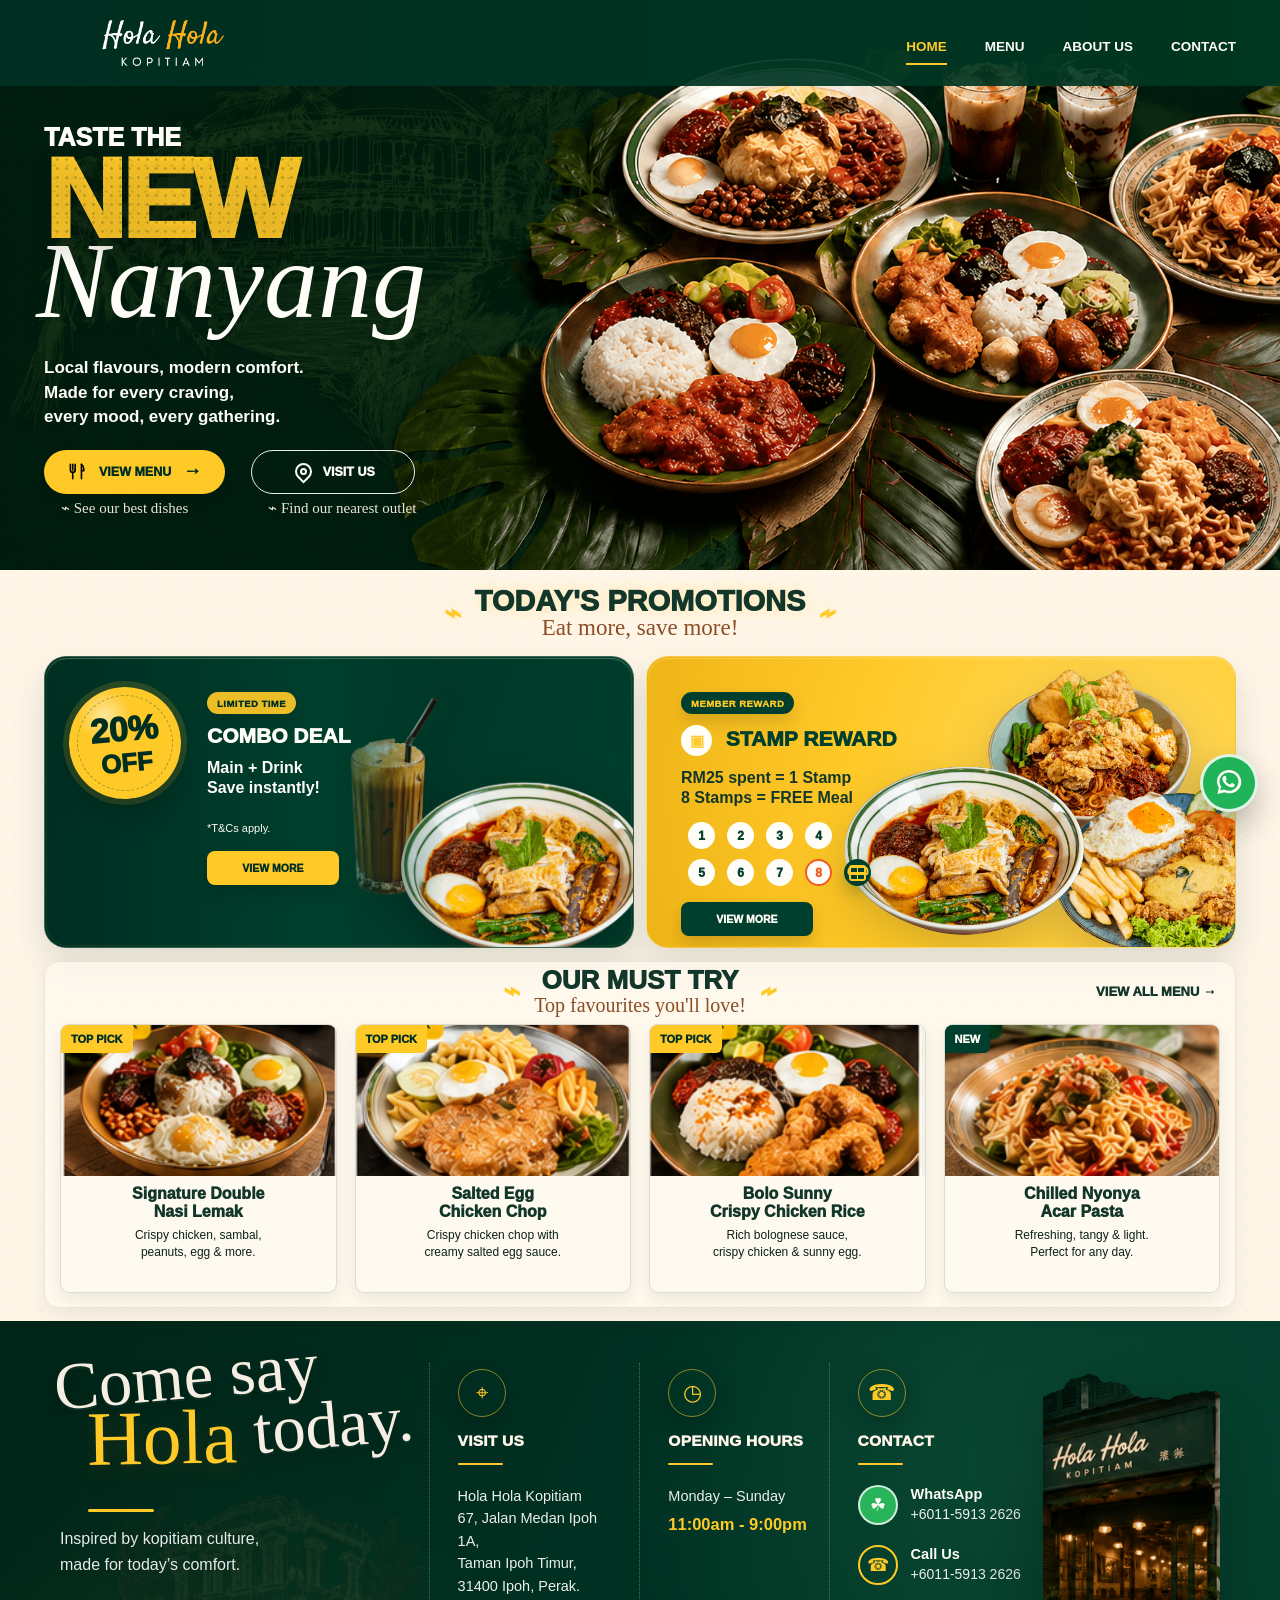
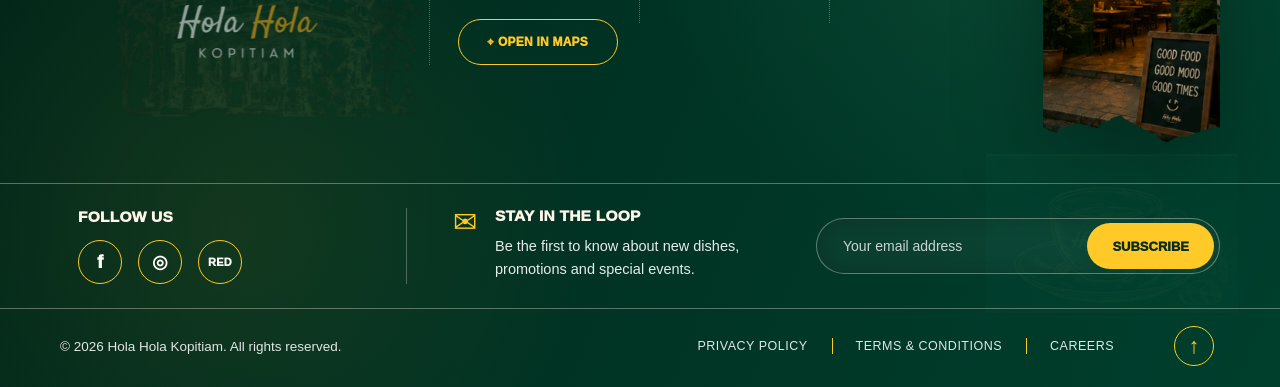
==== index.html @ cbbbcd4a "first deploy" ====
<!DOCTYPE html>
<html lang="en">
  <head>
    <meta charset="UTF-8" />
    <meta name="viewport" content="width=device-width, initial-scale=1.0" />
    <title>Hola Hola Kopitiam</title>
    <meta name="description" content="Hola Hola Kopitiam Nanyang food, daily promotions, must try menu and gallery." />
    <link rel="stylesheet" href="style.css" />
  </head>
  <body>
    <header class="site-header" id="siteHeader">
      <div class="nav-wrap">
        <a class="logo" href="index.html" aria-label="Hola Hola Kopitiam home">
          <img src="images/logo/logo.png" alt="Hola Hola Kopitiam" />
        </a>

        <button class="menu-toggle" id="menuToggle" aria-label="Open menu" aria-expanded="false">
          <span></span>
          <span></span>
          <span></span>
        </button>

        <nav class="nav-menu" id="navMenu" aria-label="Main navigation">
          <a class="active" href="index.html">HOME</a>
          <a href="menu.html">MENU</a>
          <a href="about.html">ABOUT US</a>
          <a href="index.html#contact">CONTACT</a>
        </nav>
      </div>
    </header>

    <main>
      <section class="hero" id="home">
        <div class="hero-wrap">
          <div class="hero-copy">
            <p class="hero-kicker">TASTE THE</p>
            <h1><span>NEW</span><em>Nanyang</em></h1>
            <p class="hero-sub">
              Local flavours, modern comfort.<br />
              Made for every craving,<br />
              every mood, every gathering.
            </p>
            <div class="hero-actions">
              <a class="hero-cta hero-cta-primary" href="menu.html">
                <span class="hero-cta-main">
                  <img class="hero-cta-icon fork" src="icons/fork.svg" alt="" aria-hidden="true" />
                  <span>VIEW MENU</span>
                  <span class="hero-cta-arrow" aria-hidden="true">→</span>
                </span>
                <small>⌁ See our best dishes</small>
              </a>
              <a class="hero-cta hero-cta-secondary" href="#contact">
                <span class="hero-cta-main">
                  <span class="hero-cta-icon location" aria-hidden="true"></span>
                  <span>VISIT US</span>
                </span>
                <small>⌁ Find our nearest outlet</small>
              </a>
            </div>
          </div>
        </div>
      </section>

      <section class="promotions" id="promotions">
        <div class="container">
          <div class="section-title">
            <span class="ornament">⌁</span>
            <div>
              <h2>TODAY'S PROMOTIONS</h2>
              <p>Eat more, save more!</p>
            </div>
            <span class="ornament flip">⌁</span>
          </div>

          <div class="promo-grid">
            <article class="promo-card promo-combo">
              <div class="discount-badge">20%<br /><span>OFF</span></div>
              <div class="promo-text">
                <span class="promo-tag">LIMITED TIME</span>
                <h3>COMBO DEAL</h3>
                <p>Main + Drink<br />Save instantly!</p>
                <small>*T&amp;Cs apply.</small>
                <button class="mini-btn yellow promo-modal-trigger" type="button" data-promo-poster="images/promotions/combo-deal-poster.png" data-promo-fallback="images/food/promo-combo.png" data-promo-alt="Combo Deal promotion poster">VIEW MORE</button>
              </div>
              <!-- Replace with real food image -->
              <img src="images/food/promo-combo.png" alt="Combo deal food" />
            </article>

            <article class="promo-card promo-stamp">
              <div class="promo-text">
                <span class="promo-tag">MEMBER REWARD</span>
                <h3><span class="reward-icon">▣</span> STAMP REWARD</h3>
                <p>RM25 spent = 1 Stamp<br />8 Stamps = FREE Meal</p>
                <div class="stamp-row" aria-label="8 stamp circles">
                  <span>1</span><span>2</span><span>3</span><span>4</span>
                  <span>5</span><span>6</span><span>7</span><span>8</span><span class="stamp-gift" aria-label="Free meal reward"></span>
                </div>
                <button class="mini-btn green promo-modal-trigger" type="button" data-promo-poster="images/promotions/stamp-reward-poster.png" data-promo-fallback="images/food/promo-reward.png" data-promo-alt="Stamp Reward promotion poster">VIEW MORE</button>
              </div>
              <!-- Replace with real food image -->
              <img src="images/food/promo-reward.png" alt="Stamp reward meal" />
            </article>
          </div>
        </div>
      </section>

      <section class="must-try" id="menu">
        <div class="container menu-box">
          <div class="menu-head">
            <div class="section-title small">
              <span class="ornament">⌁</span>
              <div>
                <h2>OUR MUST TRY</h2>
                <p>Top favourites you'll love!</p>
              </div>
              <span class="ornament flip">⌁</span>
            </div>
            <a class="view-all" href="menu.html">VIEW ALL MENU →</a>
          </div>

          <div class="product-grid">
            <article class="product-card">
              <div class="product-image">
                <!-- Replace with real food image -->
                <img src="images/food/signature-nasi-lemak.png" alt="Signature Double Nasi Lemak" />
                <span>TOP PICK</span>
              </div>
              <div class="product-body">
                <h3>Signature Double<br />Nasi Lemak</h3>
                <p>Crispy chicken, sambal,<br />peanuts, egg &amp; more.</p>
              </div>
            </article>

            <article class="product-card">
              <div class="product-image">
                <!-- Replace with real food image -->
                <img src="images/food/salted-egg-chicken.png" alt="Salted Egg Chicken Chop" />
                <span>TOP PICK</span>
              </div>
              <div class="product-body">
                <h3>Salted Egg<br />Chicken Chop</h3>
                <p>Crispy chicken chop with<br />creamy salted egg sauce.</p>
              </div>
            </article>

            <article class="product-card">
              <div class="product-image">
                <!-- Replace with real food image -->
                <img src="images/food/bolo-chicken-rice.png" alt="Bolo Sunny Crispy Chicken Rice" />
                <span>TOP PICK</span>
              </div>
              <div class="product-body">
                <h3>Bolo Sunny<br />Crispy Chicken Rice</h3>
                <p>Rich bolognese sauce,<br />crispy chicken &amp; sunny egg.</p>
              </div>
            </article>

            <article class="product-card">
              <div class="product-image">
                <!-- Replace with real food image -->
                <img src="images/food/nyonya-acar-pasta.png" alt="Chilled Nyonya Acar Pasta" />
                <span class="new">NEW</span>
              </div>
              <div class="product-body">
                <h3>Chilled Nyonya<br />Acar Pasta</h3>
                <p>Refreshing, tangy &amp; light.<br />Perfect for any day.</p>
              </div>
            </article>
          </div>
        </div>
      </section>
    </main>

    <div class="promo-modal" id="promoModal" aria-hidden="true">
      <div class="promo-modal-backdrop" data-modal-close></div>
      <div class="promo-modal-dialog" role="dialog" aria-modal="true" aria-label="Promotion poster">
        <button class="promo-modal-close" type="button" aria-label="Close promotion poster" data-modal-close>×</button>
        <img id="promoModalImage" src="images/food/promo-combo.png" alt="Promotion poster" />
      </div>
    </div>

    <footer class="site-footer" id="contact">
      <div class="footer-shell">
        <div class="footer-top">
          <div class="footer-invite">
            <h2>Come say<br /><span class="footer-hola-line"><span>Hola</span> today.</span></h2>
            <i aria-hidden="true"></i>
            <p>Inspired by kopitiam culture,<br />made for today’s comfort.</p>
            <div class="footer-logo-mark">
              <img src="images/logo/logo.png" alt="Hola Hola Kopitiam" />
            </div>
          </div>

          <div class="footer-panel footer-visit">
            <div class="footer-icon" aria-hidden="true">⌖</div>
            <h3>VISIT US</h3>
            <p>
              Hola Hola Kopitiam<br />
              67, Jalan Medan Ipoh 1A,<br />
              Taman Ipoh Timur,<br />
              31400 Ipoh, Perak.
            </p>
            <a class="footer-pill" href="https://share.google/XCFySOkUaAAFdQD67" target="_blank" rel="noreferrer">⌖ OPEN IN MAPS</a>
          </div>

          <div class="footer-panel footer-hours">
            <div class="footer-icon" aria-hidden="true">◷</div>
            <h3>OPENING HOURS</h3>
            <p>Monday – Sunday</p>
            <strong>11:00am - 9:00pm</strong>
          </div>

          <div class="footer-panel footer-contact">
            <div class="footer-icon" aria-hidden="true">☎</div>
            <h3>CONTACT</h3>
            <a class="contact-row" href="https://wa.me/601159132626" target="_blank" rel="noreferrer">
              <span>☘</span>
              <b>WhatsApp<small>+6011-5913 2626</small></b>
            </a>
            <a class="contact-row" href="tel:+601159132626">
              <span>☎</span>
              <b>Call Us<small>+6011-5913 2626</small></b>
            </a>
          </div>

          <figure class="footer-shop">
            <img src="images/footer/shop-front.png" alt="Hola Hola Kopitiam shop front" />
          </figure>
        </div>

        <div class="footer-middle">
          <div class="footer-follow">
            <h3>FOLLOW US</h3>
            <div class="footer-socials">
              <a href="#" aria-label="Facebook">f</a>
              <a href="#" aria-label="Instagram">◎</a>
              <a href="#" aria-label="Xiaohongshu">RED</a>
            </div>
          </div>

          <div class="footer-loop">
            <span aria-hidden="true">✉</span>
            <div>
              <h3>STAY IN THE LOOP</h3>
              <p>Be the first to know about new dishes,<br />promotions and special events.</p>
            </div>
          </div>

          <form class="footer-subscribe" action="#" method="post">
            <label class="sr-only" for="footer-email-home">Your email address</label>
            <input id="footer-email-home" type="email" placeholder="Your email address" />
            <button type="submit">SUBSCRIBE</button>
          </form>
        </div>

        <div class="footer-bottom">
          <p>© 2026 Hola Hola Kopitiam. All rights reserved.</p>
          <nav aria-label="Footer links">
            <a href="#">PRIVACY POLICY</a>
            <a href="#">TERMS &amp; CONDITIONS</a>
            <a href="#">CAREERS</a>
          </nav>
          <a class="back-to-top" href="#" aria-label="Back to top">↑</a>
        </div>
      </div>
    </footer>

    <a class="whatsapp-float" href="https://wa.me/601159132626" target="_blank" rel="noreferrer" aria-label="WhatsApp Hola Hola Kopitiam"></a>

    <script src="script.js"></script>
  </body>
</html>
---- style.css ----
:root {
  --green: #003f2d;
  --dark-green: #002f22;
  --yellow: #ffc928;
  --cream: #fff6e8;
  --text-dark: #12372a;
  --white: #fffdf7;
  --shadow: 0 10px 24px rgba(18, 55, 42, 0.14);
  --radius: 16px;
  --max: 1200px;
}

* {
  box-sizing: border-box;
}

html {
  scroll-behavior: smooth;
}

body {
  margin: 0;
  color: var(--text-dark);
  background: var(--cream);
  font-family: Arial, Helvetica, sans-serif;
}

body.modal-open {
  overflow: hidden;
}

img {
  display: block;
  width: 100%;
  height: 100%;
  object-fit: cover;
}

a {
  color: inherit;
  text-decoration: none;
}

.container {
  width: min(var(--max), calc(100% - 88px));
  margin: 0 auto;
}

.site-header {
  position: fixed;
  top: 0;
  left: 0;
  right: 0;
  z-index: 50;
  background: linear-gradient(90deg, rgba(0, 47, 34, 0.96), rgba(0, 57, 36, 0.9));
  transition: box-shadow 0.2s ease, backdrop-filter 0.2s ease;
}

.site-header.scrolled {
  background: linear-gradient(90deg, var(--dark-green), #003924);
  box-shadow: 0 8px 22px rgba(0, 0, 0, 0.28);
  backdrop-filter: blur(8px);
}

.nav-wrap {
  width: min(var(--max), calc(100% - 88px));
  height: 86px;
  margin: 0 auto;
  display: flex;
  align-items: center;
  gap: 28px;
}

.logo {
  flex: 0 0 236px;
  height: 86px;
}

.logo img {
  object-fit: contain;
}

.nav-menu {
  flex: 1;
  display: flex;
  align-items: center;
  justify-content: flex-end;
  gap: 38px;
  color: var(--white);
  font-size: 13.5px;
  font-weight: 900;
}

.nav-menu a:not(.order-btn) {
  position: relative;
  padding: 34px 0 28px;
}

.nav-menu a:not(.order-btn)::after {
  content: "";
  position: absolute;
  left: 0;
  bottom: 17px;
  width: 0;
  height: 2px;
  background: var(--yellow);
}

.nav-menu a.active {
  color: var(--yellow);
}

.nav-menu a.active::after,
.nav-menu a:hover::after {
  width: 100%;
}

.order-btn {
  flex: 0 0 auto;
  display: inline-flex;
  align-items: center;
  gap: 8px;
  height: 43px;
  padding: 0 23px;
  border-radius: 999px;
  color: var(--dark-green);
  background: var(--yellow);
  box-shadow: 0 8px 16px rgba(255, 201, 40, 0.2);
}

.menu-toggle {
  display: none;
  margin-left: auto;
  width: 42px;
  height: 42px;
  border: 0;
  border-radius: 50%;
  background: var(--yellow);
}

.menu-toggle span {
  display: block;
  width: 19px;
  height: 2px;
  margin: 5px auto;
  background: var(--dark-green);
  transition: 0.2s ease;
}

.hero {
  position: relative;
  height: 570px;
  overflow: hidden;
  padding-top: 86px;
  background-image: url("images/hero/homebanner.png");
  background-size: cover;
  background-position: center top;
  background-repeat: no-repeat;
}

.hero-wrap {
  position: relative;
  z-index: 1;
  width: min(var(--max), calc(100% - 88px));
  height: 100%;
  margin: 0 auto;
  display: block;
}

.hero-copy {
  padding-top: 39px;
  color: var(--white);
}

.hero-kicker {
  margin: 0 0 4px;
  font-size: 25px;
  line-height: 1;
  font-weight: 950;
}

.hero h1 {
  margin: 0;
  line-height: 0.82;
}

.hero h1 span {
  position: relative;
  display: block;
  color: var(--yellow);
  font-size: 112px;
  font-weight: 950;
  letter-spacing: -4px;
  text-shadow: 0 4px 0 rgba(0, 0, 0, 0.08), 0 12px 26px rgba(0, 0, 0, 0.18);
}

.hero h1 span::after {
  content: "NEW";
  position: absolute;
  inset: 0;
  color: transparent;
  pointer-events: none;
  background-image:
    radial-gradient(circle, rgba(0, 63, 45, 0.58) 1px, transparent 1.6px),
    radial-gradient(circle, rgba(0, 47, 34, 0.32) 1px, transparent 1.4px),
    linear-gradient(115deg, transparent 0 34%, rgba(0, 47, 34, 0.22) 35% 36%, transparent 37% 100%);
  background-size: 9px 9px, 13px 13px, 26px 26px;
  background-position: 0 1px, 4px 5px, 0 0;
  -webkit-background-clip: text;
  background-clip: text;
  opacity: 0.42;
  mix-blend-mode: multiply;
}

.hero h1 em {
  display: block;
  margin: -7px 0 0 -8px;
  color: var(--white);
  font-family: "Brush Script MT", "Segoe Script", cursive;
  font-size: 108px;
  font-weight: 500;
  line-height: 0.78;
}

.hero-sub {
  margin: 33px 0 20px;
  color: var(--white);
  font-size: 17px;
  font-weight: 700;
  line-height: 1.45;
}

.hero-actions {
  display: flex;
  align-items: flex-start;
  gap: 26px;
}

.hero .hero-cta {
  display: inline-flex;
  flex-direction: column;
  align-items: flex-start;
  gap: 7px;
  color: var(--white);
}

.hero .hero-cta-main {
  display: inline-flex;
  align-items: center;
  justify-content: center;
  gap: 12px;
  min-width: 164px;
  min-height: 44px;
  padding: 0 24px;
  border-radius: 999px;
  font-size: 12.5px;
  line-height: 1;
  font-weight: 950;
  cursor: pointer;
  transition: transform 0.24s ease, box-shadow 0.24s ease, background 0.24s ease, color 0.24s ease;
}

.hero .hero-cta-primary .hero-cta-main {
  color: var(--dark-green);
  background: var(--yellow);
  box-shadow: 0 6px 14px rgba(0, 0, 0, 0.15);
}

.hero .hero-cta-primary:hover .hero-cta-main {
  transform: translateY(-3px);
  box-shadow: 0 12px 24px rgba(0, 0, 0, 0.25), 0 0 18px rgba(255, 201, 40, 0.32);
}

.hero .hero-cta-primary:active .hero-cta-main {
  transform: translateY(1px);
  box-shadow: 0 4px 8px rgba(0, 0, 0, 0.2);
}

.hero .hero-cta-secondary .hero-cta-main {
  color: var(--white);
  background: transparent;
  border: 1.5px solid rgba(255, 255, 255, 0.92);
}

.hero .hero-cta-secondary:hover .hero-cta-main {
  color: var(--dark-green);
  background: var(--white);
  transform: translateY(-3px);
}

.hero .hero-cta-secondary:active .hero-cta-main {
  transform: translateY(1px);
}

.hero .hero-cta-icon {
  position: relative;
  display: inline-block;
  width: 19px;
  height: 19px;
  flex: 0 0 19px;
  object-fit: contain;
}

.hero .hero-cta-icon.location::before,
.hero .hero-cta-icon.location::after {
  content: "";
  position: absolute;
  display: block;
}

.hero .hero-cta-icon.fork {
  color: var(--dark-green);
}

.hero .hero-cta-icon.location::before {
  left: 3px;
  top: 1px;
  width: 13px;
  height: 13px;
  border: 2px solid currentColor;
  border-radius: 50% 50% 50% 0;
  transform: rotate(-45deg);
}

.hero .hero-cta-icon.location::after {
  left: 8px;
  top: 6px;
  width: 3px;
  height: 3px;
  border: 2px solid currentColor;
  border-radius: 50%;
}

.hero .hero-cta-arrow {
  font-size: 18px;
  line-height: 1;
  transform: translateY(-1px);
}

.hero .hero-cta small {
  display: block;
  padding-left: 17px;
  color: rgba(255, 246, 232, 0.92);
  font-family: "Brush Script MT", "Segoe Script", cursive;
  font-size: 15px;
  line-height: 1;
  font-weight: 500;
  letter-spacing: 0;
  text-shadow: 0 2px 8px rgba(0, 0, 0, 0.24);
}

.btn {
  display: inline-flex;
  align-items: center;
  gap: 12px;
  justify-content: center;
  min-width: 174px;
  min-height: 52px;
  padding: 16px 28px;
  border-radius: 999px;
  font-size: 13px;
  font-weight: 700;
  line-height: 1;
  cursor: pointer;
  transition: all 0.3s ease;
}

.mini-btn:hover,
.order-btn:hover,
.directions:hover {
  transform: translateY(-1px) scale(1.03);
}

.btn-primary {
  color: var(--dark-green);
  background: var(--yellow);
  box-shadow: 0 6px 14px rgba(0, 0, 0, 0.15);
}

.btn-primary:hover {
  transform: translateY(-3px);
  box-shadow: 0 12px 24px rgba(0, 0, 0, 0.25), 0 0 18px rgba(255, 201, 40, 0.22);
}

.btn-primary:active {
  transform: translateY(1px);
  box-shadow: 0 4px 8px rgba(0, 0, 0, 0.2);
}

.btn-secondary {
  color: var(--white);
  border: 1.5px solid var(--white);
  background: transparent;
}

.btn-secondary:hover {
  color: var(--dark-green);
  background: var(--white);
  transform: translateY(-3px);
}

.btn-secondary:active {
  transform: translateY(1px);
}

.icon-left {
  display: inline-block;
  width: 20px;
  height: 20px;
  flex: 0 0 20px;
  background-color: currentColor;
  mask-position: center;
  mask-repeat: no-repeat;
  mask-size: contain;
  -webkit-mask-position: center;
  -webkit-mask-repeat: no-repeat;
  -webkit-mask-size: contain;
}

.icon-left.fork {
  mask-image: url("icons/fork.svg");
  -webkit-mask-image: url("icons/fork.svg");
}

.icon-left.location {
  mask-image: url("icons/location.svg");
  -webkit-mask-image: url("icons/location.svg");
}

.icon-right {
  font-size: 18px;
  line-height: 1;
  transform: translateY(-1px);
}

.promotions,
.must-try {
  position: relative;
  background: var(--cream);
}

.promotions {
  padding: 18px 0 13px;
}

.promotions::before,
.must-try::before {
  content: "";
  position: absolute;
  inset: 0;
  pointer-events: none;
  opacity: 0.04;
  background-image: radial-gradient(circle, var(--text-dark) 1px, transparent 1.2px);
  background-size: 28px 28px;
}

.section-title {
  position: relative;
  z-index: 1;
  display: flex;
  justify-content: center;
  align-items: center;
  gap: 14px;
  text-align: center;
}

.section-title h2 {
  position: relative;
  margin: 0;
  color: var(--text-dark);
  font-size: 29px;
  line-height: 0.92;
  font-weight: 950;
}

.promotions .section-title h2 {
  display: inline-block;
  text-shadow: 0 0 16px rgba(255, 201, 40, 0.34), 0 2px 0 rgba(255, 255, 255, 0.42);
  transform-origin: center;
  animation: promo-title-breathe 5.6s ease-in-out infinite;
}

.section-title p {
  margin: 4px 0 0;
  color: #8b4d24;
  font-family: "Brush Script MT", "Segoe Script", cursive;
  font-size: 23px;
  line-height: 0.8;
}

.promotions .section-title p {
  animation: promo-subtitle-breathe 5.8s ease-in-out infinite;
}

.section-title.small h2 {
  font-size: 26px;
}

.section-title.small p {
  font-size: 20px;
}

.ornament {
  color: var(--yellow);
  font-size: 29px;
  font-weight: 900;
}

.promotions .ornament {
  filter: drop-shadow(0 0 8px rgba(255, 201, 40, 0.4));
  transform-origin: center;
  animation: promo-ornament-pulse 4.8s ease-in-out infinite;
}

.promotions .ornament.flip {
  animation-delay: 0.7s;
}

.flip {
  transform: scaleX(-1);
}

.promo-grid {
  position: relative;
  z-index: 1;
  display: grid;
  grid-template-columns: 1fr 1fr;
  gap: 12px;
  margin-top: 19px;
}

.promo-card {
  position: relative;
  height: 292px;
  overflow: hidden;
  border-radius: 22px;
  border: 1px solid rgba(255, 246, 232, 0.24);
  box-shadow: 0 16px 34px rgba(18, 55, 42, 0.14);
  transition: transform 0.28s ease, box-shadow 0.28s ease, border-color 0.28s ease;
}

.promo-card::before {
  content: "";
  position: absolute;
  inset: 1px;
  z-index: 3;
  border-radius: 21px;
  pointer-events: none;
  box-shadow: inset 0 1px 0 rgba(255, 255, 255, 0.2), inset 0 0 0 1px rgba(255, 201, 40, 0.08);
}

.promo-card:hover {
  transform: translateY(-7px);
  border-color: rgba(255, 201, 40, 0.38);
  box-shadow: 0 24px 48px rgba(18, 55, 42, 0.26), 0 0 26px rgba(255, 201, 40, 0.12);
}

.product-card:hover {
  transform: translateY(-4px);
  box-shadow: 0 14px 30px rgba(18, 55, 42, 0.22);
}

.promo-combo {
  display: grid;
  grid-template-columns: 154px minmax(220px, 1fr);
  color: var(--white);
  background: linear-gradient(110deg, var(--dark-green), var(--green));
}

.promo-combo::after {
  content: "";
  position: absolute;
  inset: 0 auto 0 0;
  z-index: 1;
  width: 68%;
  background: linear-gradient(90deg, rgba(0, 47, 34, 0.98) 0%, rgba(0, 63, 45, 0.96) 68%, rgba(0, 63, 45, 0) 100%);
  pointer-events: none;
}

.discount-badge {
  position: relative;
  z-index: 2;
  overflow: hidden;
  width: 112px;
  height: 112px;
  margin: 30px 0 0 24px;
  padding-top: 27px;
  border-radius: 50%;
  color: var(--dark-green);
  background:
    radial-gradient(circle at 34% 24%, rgba(255, 255, 255, 0.54), transparent 24%),
    var(--yellow);
  transform: rotate(-5deg);
  text-align: center;
  font-size: 34px;
  line-height: 0.9;
  font-weight: 950;
  box-shadow: 0 16px 30px rgba(0, 0, 0, 0.24), 0 0 0 6px rgba(255, 201, 40, 0.16);
}

.discount-badge::before {
  content: "";
  position: absolute;
  inset: 8px;
  border: 1px dashed rgba(0, 63, 45, 0.38);
  border-radius: inherit;
  pointer-events: none;
}

.discount-badge::after,
.promo-stamp::after,
.mini-btn::after {
  content: "";
  position: absolute;
  top: -42%;
  bottom: -42%;
  width: 46%;
  transform: translateX(-190%) rotate(18deg);
  background: linear-gradient(90deg, transparent, rgba(255, 255, 255, 0.44), transparent);
  pointer-events: none;
  animation: promo-shine 6.5s ease-in-out infinite;
}

.discount-badge::after {
  left: 0;
  z-index: 1;
}

.discount-badge span {
  font-size: 26px;
}

.promo-text {
  position: relative;
  z-index: 2;
  padding: 35px 28px 0 0;
}

.promo-combo .promo-text {
  padding-left: 8px;
}

.promo-tag {
  display: inline-flex;
  align-items: center;
  height: 22px;
  margin: 0 0 11px;
  padding: 0 10px;
  border-radius: 999px;
  color: var(--dark-green);
  background: rgba(255, 201, 40, 0.92);
  box-shadow: 0 8px 16px rgba(0, 0, 0, 0.12);
  font-size: 9.5px;
  line-height: 1;
  font-weight: 950;
  letter-spacing: 0.05em;
}

.promo-stamp .promo-tag {
  color: var(--yellow);
  background: var(--green);
}

.promo-combo h3,
.promo-stamp h3 {
  margin: 0 0 12px;
  font-size: 21px;
  line-height: 1;
  font-weight: 950;
}

.promo-combo p,
.promo-stamp p {
  margin: 0;
  font-size: 16px;
  font-weight: 800;
  line-height: 1.25;
}

.promo-combo small {
  display: block;
  margin: 24px 0 17px;
  font-size: 11px;
}

.mini-btn {
  position: relative;
  overflow: hidden;
  border: 0;
  font-family: inherit;
  cursor: pointer;
  display: inline-flex;
  align-items: center;
  justify-content: center;
  min-width: 132px;
  height: 34px;
  border-radius: 8px;
  font-size: 10.5px;
  font-weight: 950;
  box-shadow: 0 8px 16px rgba(0, 0, 0, 0.14);
  transition: transform 0.22s ease, background 0.22s ease, filter 0.22s ease, box-shadow 0.22s ease;
  animation: promo-button-pulse 3.9s ease-in-out infinite;
}

.mini-btn:hover {
  transform: translateY(-3px) scale(1.03);
  filter: brightness(1.06);
  box-shadow: 0 14px 24px rgba(0, 0, 0, 0.22), 0 0 18px rgba(255, 201, 40, 0.28);
}

.mini-btn:active {
  transform: translateY(1px) scale(0.99);
  box-shadow: 0 5px 9px rgba(0, 0, 0, 0.18);
}

.mini-btn::after {
  left: 0;
  animation-duration: 5.6s;
}

.mini-btn.yellow {
  color: var(--dark-green);
  background: var(--yellow);
}

.mini-btn.green {
  color: var(--white);
  background: var(--green);
}

.promo-combo img {
  position: absolute;
  right: -60px;
  bottom: -24px;
  z-index: 0;
  width: 420px;
  height: 310px;
  object-fit: contain;
  object-position: right bottom;
  filter: drop-shadow(0 16px 22px rgba(0, 0, 0, 0.28));
  transition: transform 0.32s ease, opacity 0.18s ease;
}

.promo-card:hover img {
  transform: scale(1.045) translateY(-2px);
}

.promo-stamp {
  overflow: hidden;
  color: var(--text-dark);
  background: radial-gradient(circle at 82% 42%, #ffd95d, var(--yellow) 54%, #eeb417);
}

.promo-stamp::after {
  left: 0;
  z-index: 1;
  opacity: 0.5;
  animation-delay: 1.2s;
}

.promo-stamp .promo-text {
  padding-top: 35px;
  padding-left: 34px;
  padding-right: 262px;
  max-width: 100%;
}

.promo-stamp h3 {
  color: var(--green);
}

.reward-icon {
  display: inline-grid;
  place-items: center;
  width: 31px;
  height: 31px;
  margin-right: 8px;
  border: 2px solid var(--white);
  border-radius: 50%;
  color: var(--yellow);
  background: var(--white);
  font-size: 15px;
  vertical-align: middle;
}

.stamp-row {
  display: grid;
  grid-template-columns: repeat(5, 27px);
  gap: 10px 12px;
  margin: 14px 0 16px 7px;
}

.stamp-row span:nth-child(5) {
  grid-column: 1;
}

.stamp-row span {
  display: grid;
  place-items: center;
  width: 27px;
  height: 27px;
  border-radius: 50%;
  color: var(--green);
  background: var(--white);
  font-size: 12px;
  font-weight: 950;
}

.stamp-row span:last-child {
  color: var(--yellow);
  border: 2px solid var(--green);
  background: var(--green);
  box-shadow: 0 8px 14px rgba(0, 63, 45, 0.2);
}

.stamp-row span:nth-child(8) {
  color: #f15a24;
  border: 2px solid #f15a24;
}

.stamp-row .stamp-gift {
  position: relative;
  font-size: 0;
}

.stamp-row .stamp-gift::before {
  content: "";
  width: 13px;
  height: 12px;
  border: 2px solid var(--yellow);
  border-radius: 3px;
  background:
    linear-gradient(90deg, transparent 43%, var(--yellow) 43% 57%, transparent 57%),
    linear-gradient(180deg, transparent 43%, var(--yellow) 43% 57%, transparent 57%);
}

.stamp-row .stamp-gift::after {
  content: "";
  position: absolute;
  top: 5px;
  left: 50%;
  width: 17px;
  height: 5px;
  border: 2px solid var(--yellow);
  border-radius: 5px 5px 2px 2px;
  transform: translateX(-50%);
}

.promo-stamp img {
  position: absolute;
  right: -68px;
  bottom: -18px;
  width: 460px;
  height: 318px;
  object-fit: contain;
  object-position: right bottom;
  filter: drop-shadow(0 16px 22px rgba(0, 0, 0, 0.16));
  transition: transform 0.32s ease;
}

.must-try {
  padding: 0 0 13px;
}

.menu-box {
  position: relative;
  z-index: 1;
  padding: 8px 16px 15px;
  border-radius: 15px;
  background: rgba(255, 250, 240, 0.72);
  box-shadow: inset 0 0 0 1px rgba(18, 55, 42, 0.09), 0 8px 20px rgba(18, 55, 42, 0.08);
}

.menu-head {
  display: grid;
  grid-template-columns: 1fr auto 1fr;
  align-items: center;
  margin-bottom: 11px;
}

.menu-head .section-title {
  grid-column: 2;
}

.view-all {
  grid-column: 3;
  justify-self: end;
  margin-right: 4px;
  color: var(--text-dark);
  font-size: 13px;
  font-weight: 950;
}

.product-grid {
  display: grid;
  grid-template-columns: repeat(4, 1fr);
  gap: 18px;
}

.product-card {
  overflow: hidden;
  border-radius: 9px;
  border: 1px solid rgba(18, 55, 42, 0.15);
  background: #fffaf0;
  text-align: center;
  box-shadow: 0 6px 15px rgba(18, 55, 42, 0.08);
  transition: transform 0.18s ease, box-shadow 0.18s ease;
}

.product-image {
  position: relative;
  height: 151px;
  overflow: hidden;
}

.product-image img {
  transition: transform 0.22s ease;
}

.product-card:hover .product-image img {
  transform: scale(1.08);
}

.product-image span {
  position: absolute;
  top: 0;
  left: 0;
  padding: 8px 10px;
  border-radius: 0 0 6px 0;
  color: var(--dark-green);
  background: var(--yellow);
  font-size: 11px;
  font-weight: 950;
}

.product-image span.new {
  color: var(--white);
  background: var(--green);
}

.product-body {
  min-height: 116px;
  padding: 9px 10px 10px;
}

.product-body h3 {
  margin: 0 0 7px;
  color: var(--text-dark);
  font-size: 16px;
  line-height: 1.1;
  font-weight: 950;
}

.product-body p {
  margin: 0;
  color: #0c2219;
  font-size: 12px;
  line-height: 1.35;
}

.promo-modal {
  position: fixed;
  inset: 0;
  z-index: 120;
  display: grid;
  place-items: center;
  padding: 28px;
  opacity: 0;
  pointer-events: none;
  transition: opacity 0.2s ease;
}

.promo-modal.open {
  opacity: 1;
  pointer-events: auto;
}

.promo-modal-backdrop {
  position: absolute;
  inset: 0;
  background: rgba(0, 28, 20, 0.78);
  backdrop-filter: blur(5px);
}

.promo-modal-dialog {
  position: relative;
  z-index: 1;
  width: min(680px, 100%);
  max-height: calc(100vh - 56px);
  padding: 14px;
  border-radius: 18px;
  background: linear-gradient(135deg, rgba(255, 246, 232, 0.96), rgba(255, 255, 255, 0.98));
  box-shadow: 0 30px 80px rgba(0, 0, 0, 0.35);
  transform: translateY(10px) scale(0.98);
  transition: transform 0.2s ease;
}

.promo-modal.open .promo-modal-dialog {
  transform: translateY(0) scale(1);
}

.promo-modal-dialog img {
  display: block;
  width: 100%;
  height: auto;
  max-height: calc(100vh - 108px);
  object-fit: contain;
  border-radius: 14px;
  background: var(--cream);
}

.promo-modal-close {
  position: absolute;
  top: -15px;
  right: -15px;
  display: grid;
  place-items: center;
  width: 42px;
  height: 42px;
  border: 2px solid rgba(255, 255, 255, 0.92);
  border-radius: 50%;
  color: var(--dark-green);
  background: var(--yellow);
  font-size: 28px;
  line-height: 1;
  font-weight: 800;
  cursor: pointer;
  box-shadow: 0 12px 28px rgba(0, 0, 0, 0.28);
}

@keyframes promo-title-breathe {
  0%,
  100% {
    transform: translateY(0) scale(1);
  }
  50% {
    transform: translateY(-2px) scale(1.025);
  }
}

@keyframes promo-ornament-pulse {
  0%,
  100% {
    transform: translateY(0) rotate(0deg) scale(1);
    opacity: 0.9;
  }
  45% {
    transform: translateY(-1px) rotate(-5deg) scale(1.08);
    opacity: 1;
  }
  68% {
    transform: translateY(1px) rotate(4deg) scale(1.04);
  }
}

@keyframes promo-subtitle-breathe {
  0%,
  100% {
    opacity: 0.9;
    transform: translateY(0);
  }
  50% {
    opacity: 1;
    transform: translateY(-1px);
  }
}

@keyframes promo-shine {
  0%,
  52% {
    transform: translateX(-190%) rotate(18deg);
  }
  78%,
  100% {
    transform: translateX(280%) rotate(18deg);
  }
}

@keyframes promo-button-pulse {
  0%,
  100% {
    box-shadow: 0 8px 16px rgba(0, 0, 0, 0.14);
  }
  50% {
    box-shadow: 0 10px 22px rgba(0, 0, 0, 0.18), 0 0 18px rgba(255, 201, 40, 0.24);
  }
}

.site-footer {
  position: relative;
  overflow: hidden;
  color: var(--white);
  background:
    radial-gradient(circle at 80% 22%, rgba(20, 91, 63, 0.5), transparent 34%),
    radial-gradient(circle at 18% 76%, rgba(255, 201, 40, 0.075), transparent 31%),
    linear-gradient(112deg, #002417 0%, #003223 48%, #003f2d 100%);
}

.site-footer::before,
.site-footer::after {
  content: "";
  position: absolute;
  pointer-events: none;
  opacity: 0.16;
  mix-blend-mode: screen;
}

.site-footer::before {
  left: 50px;
  bottom: 246px;
  width: 348px;
  height: 232px;
  background: url("images/about/building-sketch.png") center / contain no-repeat;
  display: none;
}

.site-footer::after {
  right: 42px;
  bottom: 74px;
  width: 252px;
  height: 160px;
  background: url("images/footer/cup-sketch.png") center / contain no-repeat;
  opacity: 0.13;
}

.footer-shell {
  position: relative;
  z-index: 1;
  width: min(100%, 1536px);
  margin: 0 auto;
}

.footer-top {
  display: grid;
  grid-template-columns: 1.24fr 0.74fr 0.72fr 0.77fr 1.3fr;
  gap: clamp(20px, 1.7vw, 26px);
  min-height: 418px;
  padding: 42px 60px 30px;
  align-items: start;
}

.footer-invite {
  position: relative;
  min-height: 390px;
  padding-top: 0;
}

.footer-invite::after {
  content: none;
}

.footer-invite h2 {
  position: relative;
  z-index: 2;
  margin: -2px 0 0 -8px;
  color: #f7eee3;
  font-family: "Brush Script MT", "Segoe Script", cursive;
  width: max-content;
  font-size: clamp(64px, 5.2vw, 84px);
  line-height: 0.82;
  font-weight: 400;
  letter-spacing: 0;
  text-shadow:
    0 2px 0 rgba(255, 246, 232, 0.05),
    0 8px 18px rgba(0, 0, 0, 0.3);
  transform: rotate(-5deg);
  transform-origin: left top;
}

.footer-invite .footer-hola-line {
  display: inline-block;
  margin-left: 28px;
  color: #f7eee3;
  white-space: nowrap;
  transform: translateY(-2px);
}

.footer-invite .footer-hola-line span {
  display: inline-block;
  color: var(--yellow);
  font-size: 1.16em;
  font-weight: 400;
  transform: translate(0, 2px) rotate(4deg);
  text-shadow: 0 7px 16px rgba(255, 201, 40, 0.13), 0 8px 18px rgba(0, 0, 0, 0.3);
}

.footer-invite i {
  position: relative;
  z-index: 2;
  display: block;
  width: 66px;
  height: 3px;
  margin: 30px 0 14px 28px;
  border-radius: 999px;
  background: var(--yellow);
}

.footer-invite p {
  position: relative;
  z-index: 2;
  margin: 0;
  max-width: 330px;
  color: rgba(255, 255, 255, 0.9);
  font-size: 16px;
  font-weight: 500;
  line-height: 1.62;
}

.sr-only {
  position: absolute;
  width: 1px;
  height: 1px;
  padding: 0;
  margin: -1px;
  overflow: hidden;
  clip: rect(0, 0, 0, 0);
  white-space: nowrap;
  border: 0;
}

.footer-logo-mark {
  position: absolute;
  left: -24px;
  bottom: -18px;
  z-index: 1;
  width: 470px;
  height: 316px;
  display: grid;
  place-items: center;
  background: url("images/footer/logo-building.png") center / contain no-repeat;
  mix-blend-mode: screen;
  opacity: 0.56;
}

.footer-logo-mark::before {
  content: none;
}

.footer-logo-mark img {
  display: none;
}

.footer-panel {
  min-height: 260px;
  padding: 6px 0 0 28px;
  border-left: 1px dotted rgba(255, 246, 232, 0.3);
}

.footer-icon {
  display: grid;
  place-items: center;
  width: 48px;
  height: 48px;
  margin-bottom: 16px;
  border: 1px solid rgba(255, 201, 40, 0.55);
  border-radius: 50%;
  color: var(--yellow);
  font-size: 22px;
  box-shadow: 0 8px 24px rgba(0, 0, 0, 0.22);
}

.footer-panel h3,
.footer-follow h3,
.footer-loop h3 {
  margin: 0;
  color: #fff6e9;
  font-size: 15.5px;
  line-height: 1;
  font-weight: 950;
  letter-spacing: 0.015em;
  white-space: nowrap;
}

.footer-panel h3::after {
  content: "";
  display: block;
  width: 45px;
  height: 2px;
  margin: 14px 0 20px;
  background: var(--yellow);
  border-radius: 999px;
}

.footer-panel p {
  margin: 0;
  color: rgba(255, 255, 255, 0.92);
  font-size: 14.5px;
  font-weight: 500;
  line-height: 1.55;
}

.footer-pill {
  display: inline-flex;
  align-items: center;
  justify-content: center;
  min-width: 160px;
  height: 46px;
  margin-top: 22px;
  padding: 0 18px;
  border: 1px solid var(--yellow);
  border-radius: 999px;
  color: var(--yellow);
  font-size: 12px;
  font-weight: 950;
  letter-spacing: 0.02em;
  transition: transform 0.18s ease, background 0.18s ease, color 0.18s ease;
}

.footer-hours strong {
  display: block;
  margin-top: 8px;
  color: var(--yellow);
  font-size: 16.5px;
  line-height: 1.1;
  white-space: nowrap;
}

.contact-row {
  display: flex;
  align-items: center;
  gap: 13px;
  margin-top: 20px;
  color: var(--white);
  transition: transform 0.18s ease;
}

.contact-row span {
  display: grid;
  place-items: center;
  flex: 0 0 auto;
  width: 40px;
  height: 40px;
  border: 2px solid var(--yellow);
  border-radius: 50%;
  color: var(--yellow);
  font-size: 18px;
}

.contact-row:first-of-type span {
  color: var(--white);
  background: #27b45a;
  border-color: rgba(255, 255, 255, 0.78);
}

.contact-row b {
  display: grid;
  gap: 4px;
  color: var(--white);
  font-size: 14.5px;
  line-height: 1.1;
}

.contact-row small {
  color: rgba(255, 255, 255, 0.92);
  font-size: 14px;
  font-weight: 500;
  white-space: nowrap;
}

.footer-shop {
  align-self: stretch;
  min-height: 344px;
  margin: 0;
  overflow: hidden;
  border-radius: 4px;
  filter: drop-shadow(0 22px 42px rgba(0, 0, 0, 0.34));
}

.footer-shop img {
  width: 100%;
  height: 100%;
  object-fit: cover;
  object-position: center;
}

.footer-middle {
  display: grid;
  grid-template-columns: 300px minmax(330px, 1fr) minmax(348px, 404px);
  gap: 46px;
  align-items: center;
  min-height: 126px;
  padding: 24px 60px;
  border-top: 1px solid rgba(255, 246, 232, 0.34);
  border-bottom: 1px solid rgba(255, 246, 232, 0.34);
}

.footer-follow {
  padding-left: 18px;
}

.footer-socials {
  display: flex;
  gap: 16px;
  margin-top: 16px;
}

.footer-socials a {
  display: grid;
  place-items: center;
  width: 44px;
  height: 44px;
  border: 1px solid var(--yellow);
  border-radius: 50%;
  color: var(--white);
  font-size: 18px;
  font-weight: 950;
  transition: transform 0.18s ease, background 0.18s ease, color 0.18s ease;
}

.footer-socials a[aria-label="Xiaohongshu"] {
  font-size: 11px;
  letter-spacing: 0.03em;
}

.footer-loop {
  display: flex;
  gap: 18px;
  min-height: 76px;
  padding-left: 46px;
  border-left: 1px solid rgba(255, 246, 232, 0.28);
}

.footer-loop > span {
  color: var(--yellow);
  font-size: 29px;
  line-height: 1;
}

.footer-loop p {
  margin: 11px 0 0;
  color: rgba(255, 255, 255, 0.9);
  font-size: 14.5px;
  font-weight: 500;
  line-height: 1.58;
}

.footer-subscribe {
  position: relative;
  display: flex;
  align-items: center;
  height: 56px;
  padding: 0 5px 0 24px;
  border: 1px solid rgba(255, 246, 232, 0.34);
  border-radius: 999px;
  background: rgba(255, 255, 255, 0.04);
  box-shadow: inset 0 0 18px rgba(0, 0, 0, 0.18);
}

.footer-subscribe input {
  width: 100%;
  min-width: 0;
  border: 0;
  outline: 0;
  color: var(--white);
  background: transparent;
  font: inherit;
  font-size: 14px;
}

.footer-subscribe input::placeholder {
  color: rgba(255, 255, 255, 0.78);
}

.footer-subscribe button {
  flex: 0 0 auto;
  height: 46px;
  padding: 0 25px;
  border: 0;
  border-radius: 999px;
  color: #092c20;
  background: var(--yellow);
  font-size: 13px;
  font-weight: 950;
  cursor: pointer;
  transition: transform 0.18s ease, filter 0.18s ease;
}

.footer-bottom {
  display: grid;
  grid-template-columns: minmax(260px, 1fr) auto 46px;
  gap: 36px;
  align-items: center;
  min-height: 78px;
  padding: 14px 60px 18px;
}

.footer-bottom p {
  margin: 0;
  color: rgba(255, 255, 255, 0.88);
  font-size: 13.5px;
}

.footer-bottom nav {
  display: flex;
  gap: 0;
  align-items: center;
}

.footer-bottom nav a {
  position: relative;
  padding: 0 24px;
  color: rgba(255, 255, 255, 0.88);
  font-size: 12.5px;
  letter-spacing: 0.04em;
}

.footer-bottom nav a + a::before {
  content: "";
  position: absolute;
  left: 0;
  top: 50%;
  width: 1px;
  height: 16px;
  transform: translateY(-50%);
  background: var(--yellow);
}

.back-to-top {
  display: grid;
  place-items: center;
  width: 40px;
  height: 40px;
  border: 1px solid var(--yellow);
  border-radius: 50%;
  color: var(--yellow);
  font-size: 22px;
  line-height: 1;
  transition: transform 0.18s ease, background 0.18s ease, color 0.18s ease;
}

.footer-pill:hover,
.contact-row:hover,
.footer-socials a:hover,
.footer-subscribe button:hover,
.back-to-top:hover {
  transform: translateY(-2px);
}

.footer-pill:hover,
.footer-socials a:hover,
.back-to-top:hover {
  color: var(--dark-green);
  background: var(--yellow);
}

.whatsapp-float {
  position: fixed;
  z-index: 80;
  right: 22px;
  bottom: 88px;
  display: grid;
  place-items: center;
  width: 58px;
  height: 58px;
  border-radius: 50%;
  color: var(--white);
  background: #20b358;
  border: 3px solid rgba(255, 255, 255, 0.86);
  box-shadow: 0 14px 32px rgba(0, 0, 0, 0.24);
  transition: transform 0.18s ease, box-shadow 0.18s ease;
}

.whatsapp-float::before {
  content: "";
  width: 30px;
  height: 30px;
  background: currentColor;
  clip-path: path("M15 2C8.4 2 3 7.1 3 13.4c0 2.1.6 4.2 1.8 5.9L3.6 26l6.9-1.8c1.5.7 3.1 1.1 4.8 1.1 6.6 0 12-5.1 12-11.4S21.6 2 15 2Zm0 20.8c-1.5 0-2.9-.4-4.2-1.1l-.5-.3-4 1 1-3.8-.3-.5c-1-1.4-1.5-3-1.5-4.7C5.5 8.5 9.8 4.5 15 4.5s9.5 4 9.5 8.9-4.3 9.4-9.5 9.4Zm5.1-6.9c-.3-.1-1.7-.8-1.9-.9-.3-.1-.5-.1-.7.2-.2.3-.8.9-1 1.1-.2.2-.4.2-.7.1-.3-.1-1.2-.4-2.4-1.4-.9-.8-1.5-1.7-1.7-2-.2-.3 0-.5.1-.6l.5-.6c.2-.2.2-.3.3-.5.1-.2.1-.4 0-.6-.1-.1-.7-1.6-.9-2.2-.2-.6-.5-.5-.7-.5h-.6c-.2 0-.6.1-.9.4-.3.3-1.1 1-1.1 2.5s1.1 2.9 1.2 3.1c.1.2 2.1 3.4 5.2 4.6.7.3 1.3.5 1.8.6.8.2 1.5.2 2 .1.6-.1 1.7-.7 1.9-1.4.2-.7.2-1.3.2-1.4-.1-.1-.3-.2-.6-.3Z");
}

.whatsapp-float:hover {
  transform: translateY(-2px) scale(1.08);
  box-shadow: 0 18px 38px rgba(0, 0, 0, 0.3);
}

.menu-page {
  background: var(--cream);
}

.menu-hero {
  position: relative;
  height: 560px;
  padding-top: 86px;
  overflow: hidden;
  color: var(--white);
  background-image: url("images/hero/menu-hero.png");
  background-size: cover;
  background-position: 58% top;
  background-repeat: no-repeat;
}

.menu-hero::before {
  content: "";
  position: absolute;
  inset: 0;
  background: linear-gradient(90deg, rgba(0, 47, 34, 0.98) 0%, rgba(0, 47, 34, 0.86) 34%, rgba(0, 47, 34, 0.34) 58%, rgba(0, 47, 34, 0.02) 100%);
}

.menu-hero-wrap {
  position: relative;
  z-index: 1;
  width: min(var(--max), calc(100% - 88px));
  height: 100%;
  margin: 0 auto;
  display: block;
}

.menu-hero-copy {
  position: relative;
  z-index: 2;
  max-width: 520px;
  padding-left: 80px;
  padding-top: 92px;
}

.menu-hero-copy p {
  margin: 0 0 6px;
  color: var(--yellow);
  font-family: "Brush Script MT", "Segoe Script", cursive;
  font-size: 42px;
  line-height: 0.9;
}

.menu-hero-copy h1 {
  margin: 0;
  color: var(--white);
  font-size: 104px;
  line-height: 0.86;
  font-weight: 950;
  letter-spacing: -2px;
}

.menu-hero-copy > span {
  display: block;
  margin-top: 18px;
  font-size: 18px;
  font-weight: 750;
  line-height: 1.36;
}

.scroll-cue {
  display: flex;
  align-items: center;
  gap: 12px;
  margin-top: 32px;
  font-size: 12px;
  font-weight: 950;
}

.scroll-cue i {
  display: grid;
  place-items: center;
  width: 22px;
  height: 34px;
  border: 1px solid rgba(255, 255, 255, 0.9);
  border-radius: 999px;
  font-style: normal;
  color: var(--white);
}

.category-section,
.signature-section,
.menu-cta-section {
  position: relative;
  background: var(--cream);
}

.category-section {
  padding: 18px 0 8px;
}

.category-section::before,
.signature-section::before,
.menu-cta-section::before {
  content: "";
  position: absolute;
  inset: 0;
  pointer-events: none;
  opacity: 0.035;
  background-image: radial-gradient(circle, var(--text-dark) 1px, transparent 1.2px);
  background-size: 28px 28px;
}

.menu-section-title {
  position: relative;
  z-index: 1;
  text-align: center;
}

.menu-section-title p {
  margin: 0 0 4px;
  color: #8b4d24;
  font-family: "Brush Script MT", "Segoe Script", cursive;
  font-size: 25px;
  line-height: 0.9;
}

.menu-section-title h2 {
  margin: 0;
  color: var(--text-dark);
  font-size: 30px;
  line-height: 1;
  font-weight: 950;
}

.menu-section-title h2 span {
  color: var(--yellow);
  font-size: 26px;
  vertical-align: 0.08em;
}

.menu-section-title > span {
  display: block;
  margin-top: 8px;
  color: #171d18;
  font-size: 14px;
}

.category-layout {
  position: relative;
  z-index: 1;
  display: grid;
  grid-template-columns: 44px 1fr;
  gap: 16px;
  margin-top: 16px;
}

.category-numbers {
  padding-top: 24px;
  text-align: center;
  color: rgba(18, 55, 42, 0.26);
}

.category-numbers button {
  display: block;
  width: 100%;
  padding: 0;
  border: 0;
  color: rgba(18, 55, 42, 0.26);
  background: transparent;
  font-size: 18px;
  line-height: 1;
  font-weight: 950;
  cursor: pointer;
  transition: color 0.18s ease, transform 0.18s ease;
}

.category-numbers button.active,
.category-numbers button:hover,
.category-numbers button:focus-visible {
  color: var(--yellow);
  transform: translateX(2px);
  outline: 0;
}

.category-numbers span {
  display: block;
  margin: 10px 0;
  color: rgba(18, 55, 42, 0.2);
  font-size: 10px;
}

.category-stack {
  display: grid;
  gap: 2px;
}

.feature-category {
  min-height: 328px;
  display: grid;
  grid-template-columns: 54% 46%;
  overflow: hidden;
  border-radius: 13px;
  background: var(--green);
  box-shadow: var(--shadow);
  transition: opacity 0.18s ease, transform 0.18s ease, box-shadow 0.18s ease;
}

.feature-category.is-changing {
  opacity: 0.68;
  transform: translateY(3px);
}

.feature-image {
  min-height: 328px;
  overflow: hidden;
}

.feature-image img {
  transition: transform 0.28s ease, opacity 0.18s ease;
}

.feature-category:hover .feature-image img {
  transform: scale(1.035);
}

.feature-copy {
  position: relative;
  padding: 38px 34px;
  color: var(--white);
  background:
    linear-gradient(90deg, rgba(0, 63, 45, 0.82), rgba(0, 47, 34, 0.98)),
    radial-gradient(circle at 92% 65%, rgba(255, 255, 255, 0.08), transparent 30%);
}

.feature-copy::after {
  content: "☕";
  position: absolute;
  right: 30px;
  bottom: 24px;
  color: rgba(255, 255, 255, 0.2);
  font-size: 100px;
}

.feature-copy small {
  display: block;
  color: var(--yellow);
  font-size: 22px;
  font-weight: 950;
}

.feature-copy h3 {
  margin: 9px 0 0;
  font-family: "Brush Script MT", "Segoe Script", cursive;
  font-size: 61px;
  line-height: 0.88;
  font-weight: 500;
}

.feature-copy em {
  display: block;
  margin-top: 13px;
  color: var(--yellow);
  font-family: "Brush Script MT", "Segoe Script", cursive;
  font-size: 25px;
  line-height: 1;
}

.feature-copy p {
  max-width: 270px;
  margin: 14px 0 20px;
  font-size: 14px;
  line-height: 1.45;
}

.feature-action {
  position: relative;
  z-index: 1;
  display: inline-flex;
  align-items: center;
  justify-content: center;
  gap: 18px;
  min-width: 178px;
  height: 39px;
  border-radius: 999px;
  color: var(--dark-green);
  background: var(--yellow);
  font-size: 11px;
  font-weight: 950;
}

.category-row {
  position: relative;
  min-height: 82px;
  overflow: hidden;
  border-radius: 0 10px 10px 0;
  background: #fbecd7;
  box-shadow: inset 0 -1px rgba(18, 55, 42, 0.18);
  cursor: pointer;
  transition: max-height 0.24s ease, opacity 0.18s ease, transform 0.18s ease, box-shadow 0.18s ease, background 0.18s ease;
}

.category-row:hover {
  transform: scale(1.01);
  box-shadow: var(--shadow);
}

.category-row:focus-visible {
  outline: 3px solid rgba(255, 201, 40, 0.76);
  outline-offset: 2px;
}

.category-row.active {
  background: #fff4df;
  border-radius: 10px 10px 0 0;
  box-shadow: inset 5px 0 var(--yellow), 0 10px 24px rgba(18, 55, 42, 0.14);
}

.category-row.active img {
  transform: scale(1.04);
}

.category-row img {
  position: absolute;
  inset: 0 0 0 auto;
  width: 60%;
  object-position: right center;
  transition: transform 0.28s ease, opacity 0.18s ease;
}

.category-row::before {
  content: "";
  position: absolute;
  inset: 0;
  z-index: 1;
  background: linear-gradient(90deg, #fff1dc 0 43%, rgba(255, 241, 220, 0.78) 50%, rgba(255, 241, 220, 0) 62%);
}

.category-row div {
  position: relative;
  z-index: 2;
  display: grid;
  grid-template-columns: 52px 1fr;
  column-gap: 10px;
  align-items: center;
  height: 82px;
  padding-left: 28px;
}

.category-row strong {
  color: var(--green);
  font-size: 25px;
  font-weight: 950;
  transition: color 0.18s ease;
}

.category-row.active strong {
  color: var(--yellow);
}

.feature-category.category-item,
.category-item {
  cursor: pointer;
}

.feature-category.active {
  box-shadow: 0 18px 36px rgba(18, 55, 42, 0.22), 0 0 0 2px rgba(255, 201, 40, 0.55);
}

.menu-poster-panel {
  scroll-margin-top: 104px;
  max-height: 0;
  opacity: 0;
  overflow: hidden;
  transform: translateY(-8px);
  transition: max-height 0.38s ease, opacity 0.24s ease, transform 0.28s ease, margin 0.28s ease;
}

.menu-poster-panel.open {
  max-height: 2400px;
  opacity: 1;
  margin: 0 0 16px;
  transform: translateY(0);
}

.menu-poster-card {
  padding: 12px;
  border-radius: 0 0 16px 16px;
  background:
    linear-gradient(180deg, rgba(0, 63, 45, 0.98), rgba(0, 47, 34, 0.98)),
    var(--green);
  box-shadow: 0 18px 34px rgba(18, 55, 42, 0.18);
  border: 1px solid rgba(255, 201, 40, 0.22);
  border-top: 0;
}

.menu-poster-image-wrap {
  overflow: hidden;
  border-radius: 14px;
  background: rgba(255, 246, 232, 0.08);
}

.menu-poster-image-wrap img {
  display: block;
  width: 100%;
  height: auto;
  max-height: none;
  object-fit: contain;
  border-radius: 14px;
}

.category-row h3 {
  margin: 0;
  color: var(--green);
  font-family: "Brush Script MT", "Segoe Script", cursive;
  font-size: 39px;
  line-height: 0.9;
  font-weight: 500;
}

.category-row p {
  grid-column: 2;
  margin: -18px 0 0;
  color: #29231c;
  font-size: 13px;
  font-weight: 650;
}

.signature-section {
  padding: 8px 0 18px;
}

.signature-head {
  position: relative;
  margin-bottom: 14px;
}

.signature-grid {
  position: relative;
  z-index: 1;
  display: grid;
  grid-template-columns: repeat(3, 1fr);
  gap: 18px;
  margin-top: 0;
}

.signature-card {
  overflow: hidden;
  border-radius: 12px;
  border: 1px solid rgba(18, 55, 42, 0.12);
  background: #fffaf0;
  box-shadow: var(--shadow);
  transition: transform 0.22s ease, box-shadow 0.22s ease;
}

.signature-card:hover {
  transform: translateY(-6px);
  box-shadow: 0 20px 40px rgba(0, 0, 0, 0.2);
}

.signature-image {
  position: relative;
  height: 190px;
  overflow: hidden;
}

.signature-image img {
  transition: transform 0.22s ease;
}

.signature-card:hover .signature-image img {
  transform: scale(1.07);
}

.signature-image span {
  position: absolute;
  top: 0;
  left: 0;
  padding: 8px 11px;
  border-radius: 0 0 6px 0;
  color: var(--dark-green);
  background: var(--yellow);
  font-size: 11px;
  font-weight: 950;
}

.signature-image span.new {
  color: var(--white);
  background: var(--green);
}

.signature-body {
  position: relative;
  min-height: 118px;
  padding: 17px 18px 20px;
}

.signature-body h3 {
  margin: 0 0 9px;
  color: var(--text-dark);
  font-size: 18.5px;
  line-height: 1.15;
  font-weight: 950;
}

.signature-body p {
  margin: 0;
  color: #1b2a23;
  font-size: 13px;
  line-height: 1.45;
}

.menu-cta-section {
  padding: 0 0 22px;
}

.menu-cta {
  position: relative;
  z-index: 1;
  min-height: 82px;
  display: grid;
  grid-template-columns: 70px 1fr auto;
  gap: 16px;
  align-items: center;
  padding: 13px 48px;
  border-radius: 11px;
  color: var(--white);
  background:
    radial-gradient(circle at 20% 50%, rgba(255, 201, 40, 0.08), transparent 34%),
    linear-gradient(90deg, var(--dark-green), var(--green));
  box-shadow: var(--shadow);
}

.book-icon {
  display: grid;
  place-items: center;
  width: 58px;
  height: 58px;
  border: 2px solid rgba(255, 255, 255, 0.55);
  border-radius: 9px;
  color: var(--yellow);
  font-size: 30px;
}

.menu-cta strong {
  display: block;
  font-size: 12px;
  line-height: 1;
  font-weight: 950;
}

.menu-cta h2 {
  margin: 2px 0 0;
  color: var(--yellow);
  font-family: "Brush Script MT", "Segoe Script", cursive;
  font-size: 39px;
  line-height: 0.9;
  font-weight: 500;
}

.menu-cta p {
  margin: 4px 0 0;
  font-size: 12px;
}

.menu-cta a {
  display: inline-flex;
  align-items: center;
  justify-content: center;
  gap: 26px;
  min-width: 166px;
  height: 43px;
  border-radius: 999px;
  color: var(--dark-green);
  background: var(--yellow);
  font-size: 12px;
  font-weight: 950;
}

.about-page {
  background: var(--cream);
}

.about-hero {
  position: relative;
  height: 500px;
  padding-top: 86px;
  overflow: hidden;
  color: var(--white);
  background:
    radial-gradient(circle at 26% 60%, rgba(0, 75, 50, 0.52), transparent 34%),
    var(--dark-green);
}

.about-hero > img {
  position: absolute;
  inset: 86px 0 0 auto;
  width: 73%;
  height: calc(100% - 86px);
  object-fit: cover;
  object-position: right center;
}

.about-hero-overlay {
  position: absolute;
  inset: 86px 0 0;
  background:
    linear-gradient(90deg, rgba(0, 47, 34, 1) 0%, rgba(0, 47, 34, 0.98) 28%, rgba(0, 47, 34, 0.72) 43%, rgba(0, 47, 34, 0.18) 66%, rgba(0, 47, 34, 0.03) 100%),
    radial-gradient(circle at 17% 52%, rgba(0, 63, 45, 0.78), transparent 36%);
}

.about-hero-copy {
  position: relative;
  z-index: 1;
  width: min(var(--max), calc(100% - 88px));
  margin: 0 auto;
  padding-top: 46px;
}

.about-hero h1 {
  margin: 0;
  line-height: 0.74;
}

.about-hero h1 span,
.about-hero h1 em {
  display: block;
  font-family: "Brush Script MT", "Segoe Script", cursive;
  font-weight: 500;
}

.about-hero h1 span {
  color: var(--yellow);
  font-size: 93px;
}

.about-hero h1 em {
  margin-left: 4px;
  color: var(--white);
  font-size: 86px;
}

.about-hero h2 {
  position: relative;
  margin: 35px 0 0;
  color: var(--white);
  font-size: 22px;
  line-height: 1.26;
  font-weight: 950;
}

.about-hero h2::after,
.why-copy h2::after,
.story-copy h2::after {
  content: "";
  display: block;
  width: 43px;
  height: 2px;
  margin-top: 17px;
  background: var(--yellow);
}

.about-hero p {
  margin: 15px 0 0;
  font-size: 16px;
  line-height: 1.45;
  font-weight: 650;
}

.about-hero p strong {
  color: var(--yellow);
}

.about-paper {
  position: relative;
  margin-top: -1px;
  padding: 30px 0 24px;
  background:
    linear-gradient(90deg, rgba(255, 253, 247, 0.24), transparent 22%, transparent 78%, rgba(255, 253, 247, 0.2)),
    radial-gradient(circle at 64% 16%, rgba(140, 92, 43, 0.12), transparent 20%),
    radial-gradient(circle at 35% 58%, rgba(140, 92, 43, 0.07), transparent 21%),
    var(--cream);
}

.about-paper::before {
  content: "";
  position: absolute;
  inset: 0;
  pointer-events: none;
  opacity: 0.045;
  background-image: radial-gradient(circle, var(--text-dark) 1px, transparent 1.2px);
  background-size: 28px 28px;
}

.about-paper::after {
  content: "";
  position: absolute;
  z-index: 0;
  left: 0;
  right: 0;
  top: -25px;
  height: 48px;
  pointer-events: none;
  background: var(--cream);
  clip-path: polygon(
    0 42%,
    5% 50%,
    10% 43%,
    16% 55%,
    22% 47%,
    28% 53%,
    34% 42%,
    41% 51%,
    48% 45%,
    55% 56%,
    63% 47%,
    71% 54%,
    79% 43%,
    88% 52%,
    96% 45%,
    100% 50%,
    100% 100%,
    0 100%
  );
  filter: drop-shadow(0 -2px 0 rgba(255, 246, 232, 0.35));
}

.why-grid {
  position: relative;
  z-index: 2;
  display: grid;
  grid-template-columns: 39% 61%;
  align-items: center;
  min-height: 238px;
}

.why-copy {
  padding-left: 37px;
}

.why-copy h2,
.story-copy h2,
.difference-section h2 {
  margin: 0;
  color: var(--green);
  font-family: "Brush Script MT", "Segoe Script", cursive;
  font-weight: 500;
}

.why-copy h2 {
  font-size: 45px;
  line-height: 0.98;
}

.why-copy p {
  margin: 20px 0 0;
  color: #111b16;
  font-size: 16px;
  line-height: 1.55;
}

.why-copy strong {
  color: var(--green);
  font-weight: 950;
}

.why-art {
  position: relative;
  min-height: 228px;
}

.hola-illustration {
  position: absolute;
  right: 32px;
  top: 9px;
  width: 520px;
  height: 218px;
  object-fit: contain;
}

.coffee-cup {
  position: absolute;
  right: 42px;
  top: 30px;
  width: 175px;
  height: 134px;
  object-fit: contain;
  opacity: 0;
}

.story-grid {
  position: relative;
  z-index: 2;
  display: grid;
  grid-template-columns: 45% 36% 19%;
  min-height: 298px;
  align-items: center;
  margin-top: -12px;
  padding-top: 14px;
}

.story-grid::before {
  content: none;
}

.story-photo {
  position: relative;
  width: 382px;
  height: 266px;
  margin: 0 0 0 16px;
  overflow: visible;
  filter: drop-shadow(0 14px 18px rgba(18, 55, 42, 0.22));
  transform: rotate(-4deg);
}

.story-photo::before {
  content: "";
  position: absolute;
  left: 150px;
  top: -19px;
  width: 76px;
  height: 26px;
  background: rgba(78, 111, 51, 0.75);
  transform: rotate(6deg);
  z-index: 2;
}

.story-photo img {
  border: 12px solid #fffdf7;
  box-shadow: 0 0 0 1px rgba(18, 55, 42, 0.08);
}

.story-copy {
  padding-left: 22px;
  padding-top: 4px;
}

.story-copy h2 {
  font-size: 43px;
  line-height: 1;
}

.story-copy h2::after {
  margin-top: 10px;
}

.story-copy p {
  margin: 16px 0 0;
  color: #111b16;
  font-size: 14px;
  line-height: 1.45;
}

.building-sketch {
  align-self: end;
  width: 218px;
  height: 220px;
  object-fit: contain;
  opacity: 0.66;
}

.difference-section {
  padding: 18px 0 24px;
  color: var(--white);
  background:
    radial-gradient(circle at 50% -20%, rgba(0, 100, 68, 0.6), transparent 38%),
    linear-gradient(90deg, var(--dark-green), var(--green));
}

.difference-section h2 {
  color: var(--white);
  text-align: center;
  font-size: 39px;
  line-height: 1;
}

.difference-section h2 span {
  color: var(--yellow);
  font-family: Arial, Helvetica, sans-serif;
  font-size: 25px;
}

.difference-grid {
  display: grid;
  grid-template-columns: repeat(4, 1fr);
  margin-top: 19px;
}

.difference-grid article {
  min-height: 133px;
  padding: 0 36px;
  text-align: center;
  border-right: 1px dashed rgba(255, 201, 40, 0.36);
}

.difference-grid article:last-child {
  border-right: 0;
}

.difference-grid img {
  width: 66px;
  height: 52px;
  margin: 0 auto 12px;
  object-fit: contain;
}

.difference-grid h3 {
  margin: 0;
  color: var(--white);
  font-size: 16px;
  line-height: 1.24;
  font-weight: 950;
}

.difference-grid p {
  margin: 16px 0 0;
  color: var(--white);
  font-size: 14px;
  line-height: 1.35;
  font-weight: 650;
}

.meal-banner {
  height: 250px;
  overflow: hidden;
  background: var(--dark-green);
}

.meal-banner img {
  object-fit: cover;
  object-position: center;
}

.visually-hidden {
  position: absolute;
  width: 1px;
  height: 1px;
  overflow: hidden;
  clip: rect(0 0 0 0);
  white-space: nowrap;
}

@media (max-width: 1180px) {
  .footer-top {
    grid-template-columns: repeat(2, minmax(0, 1fr));
    min-height: 0;
    padding: 42px 34px 30px;
  }

  .footer-invite {
    min-height: 340px;
  }

  .footer-invite h2 {
    font-size: 62px;
  }

  .footer-logo-mark {
    left: -18px;
    bottom: 10px;
    width: 360px;
    height: 240px;
  }

  .footer-panel {
    min-height: 246px;
  }

  .footer-shop {
    grid-column: 1 / -1;
    min-height: 280px;
    max-height: 340px;
  }

  .footer-middle {
    grid-template-columns: 1fr 1.2fr;
    gap: 28px;
    padding: 30px 34px;
  }

  .footer-subscribe {
    grid-column: 1 / -1;
    max-width: 560px;
  }

  .footer-bottom {
    grid-template-columns: 1fr 46px;
    gap: 24px;
    padding: 20px 34px 26px;
  }

  .footer-bottom nav {
    grid-column: 1 / -1;
    grid-row: 2;
    flex-wrap: wrap;
  }

  .back-to-top {
    grid-column: 2;
    grid-row: 1;
  }
}

@media (max-width: 980px) {
  .container,
  .nav-wrap,
  .hero-wrap {
    width: calc(100% - 40px);
  }

  .nav-wrap {
    height: 76px;
  }

  .logo {
    flex-basis: 180px;
    height: 70px;
  }

  .menu-toggle {
    display: block;
    position: relative;
    z-index: 70;
  }

  .menu-toggle.open span:nth-child(1) {
    transform: translateY(7px) rotate(45deg);
  }

  .menu-toggle.open span:nth-child(2) {
    opacity: 0;
  }

  .menu-toggle.open span:nth-child(3) {
    transform: translateY(-7px) rotate(-45deg);
  }

  .nav-menu {
    position: fixed;
    top: 0;
    right: 0;
    width: min(280px, 72vw);
    height: 100vh;
    padding: 92px 24px 28px;
    align-items: flex-start;
    justify-content: flex-start;
    flex-direction: column;
    gap: 17px;
    color: var(--text-dark);
    background: var(--cream);
    box-shadow: -18px 0 38px rgba(0, 0, 0, 0.22);
    transform: translateX(105%);
    transition: transform 0.24s ease;
  }

  .nav-menu.open {
    transform: translateX(0);
  }

  .nav-menu a:not(.order-btn) {
    padding: 0 0 8px;
  }

  .nav-menu a:not(.order-btn)::after {
    bottom: 0;
  }

  .order-btn {
    margin-top: 10px;
  }

  .hero {
    height: auto;
    min-height: 520px;
    padding-top: 76px;
    background-position: left top;
  }

  .hero-wrap {
    height: auto;
  }

  .hero-copy {
    padding-top: 28px;
  }

  .promo-grid,
  .product-grid {
    grid-template-columns: 1fr 1fr;
  }

  .promo-card {
    height: 280px;
  }

  .promo-combo {
    grid-template-columns: 110px 1fr;
  }

  .promo-combo img,
  .promo-stamp img {
    width: 340px;
    height: 250px;
    opacity: 0.58;
    position: absolute;
    right: 0;
    bottom: 0;
  }

  .footer-top {
    grid-template-columns: repeat(2, minmax(0, 1fr));
    min-height: 0;
    padding: 42px 34px 30px;
  }

  .footer-invite {
    min-height: 292px;
  }

  .footer-invite h2 {
    font-size: 50px;
  }

  .footer-logo-mark {
    left: -22px;
    bottom: 0;
    width: 300px;
    height: 216px;
  }

  .footer-panel {
    min-height: 246px;
  }

  .footer-shop {
    grid-column: 1 / -1;
    min-height: 280px;
    max-height: 340px;
  }

  .footer-middle {
    grid-template-columns: 1fr 1.2fr;
    gap: 28px;
    padding: 30px 34px;
  }

  .footer-subscribe {
    grid-column: 1 / -1;
    max-width: 560px;
  }

  .footer-bottom {
    grid-template-columns: 1fr 46px;
    gap: 24px;
    padding: 20px 34px 26px;
  }

  .footer-bottom nav {
    grid-column: 1 / -1;
    grid-row: 2;
    flex-wrap: wrap;
  }

  .back-to-top {
    grid-column: 2;
    grid-row: 1;
  }

  .menu-hero {
    height: auto;
    min-height: 650px;
    padding-top: 76px;
    background-position: 60% top;
  }

  .menu-hero-wrap {
    width: calc(100% - 40px);
    min-height: 574px;
  }

  .menu-hero-copy {
    padding-left: 32px;
    padding-right: 20px;
    padding-top: 56px;
  }

  .category-layout {
    grid-template-columns: 1fr;
  }

  .category-numbers {
    display: none;
  }

  .feature-category {
    grid-template-columns: 1fr;
  }

  .feature-image {
    min-height: 250px;
  }

  .feature-copy {
    padding: 30px;
  }

  .signature-grid {
    grid-template-columns: repeat(2, 1fr);
  }

  .menu-cta {
    grid-template-columns: 60px 1fr;
    padding: 22px 28px;
  }

  .menu-cta a {
    grid-column: 1 / -1;
    justify-self: start;
  }

  .about-hero {
    height: 540px;
    padding-top: 76px;
  }

  .about-hero > img {
    inset: 76px 0 0 auto;
    width: 100%;
    height: calc(100% - 76px);
    object-position: 62% center;
  }

  .about-hero-overlay {
    inset: 76px 0 0;
    background: linear-gradient(90deg, rgba(0, 47, 34, 0.98), rgba(0, 47, 34, 0.78) 58%, rgba(0, 47, 34, 0.24));
  }

  .about-hero-copy {
    width: calc(100% - 40px);
  }

  .why-grid,
  .story-grid {
    grid-template-columns: 1fr;
  }

  .why-copy {
    padding-left: 0;
  }

  .why-art {
    min-height: 250px;
  }

  .hola-illustration {
    left: 50%;
    right: auto;
    width: min(560px, 100%);
    transform: translateX(-50%);
  }

  .story-photo {
    margin: 24px auto 34px;
  }

  .story-copy {
    padding-left: 0;
    max-width: 620px;
    margin: 0 auto;
  }

  .building-sketch {
    position: absolute;
    right: 0;
    bottom: -12px;
    opacity: 0.24;
  }

  .difference-grid {
    grid-template-columns: repeat(2, 1fr);
    gap: 28px 0;
  }

  .difference-grid article:nth-child(2) {
    border-right: 0;
  }
}

@media (max-width: 640px) {
  .container,
  .nav-wrap,
  .hero-wrap {
    width: calc(100% - 28px);
  }

  .logo {
    flex-basis: 160px;
  }

  .hero {
    background-position: 43% top;
  }

  .hero-copy {
    max-width: 340px;
    padding-left: 24px;
  }

  .hero h1 span {
    font-size: 72px;
  }

  .hero h1 em {
    font-size: 70px;
  }

  .hero-actions {
    flex-direction: column;
    align-items: flex-start;
    gap: 14px;
  }

  .hero .hero-cta-main {
    min-width: 168px;
    min-height: 42px;
    padding: 0 22px;
  }

  .hero .hero-cta small {
    font-size: 14px;
  }

  .promo-grid,
  .product-grid {
    grid-template-columns: 1fr;
  }

  .section-title {
    gap: 9px;
  }

  .section-title h2 {
    font-size: 25px;
  }

  .section-title p {
    font-size: 20px;
  }

  .promotions .section-title {
    gap: 6px;
  }

  .promotions .section-title h2 {
    font-size: 22px;
  }

  .promotions .ornament {
    font-size: 20px;
  }

  .promo-card {
    min-height: 410px;
    height: auto;
    padding: 24px;
    border-radius: 22px;
  }

  .promo-combo {
    display: block;
  }

  .discount-badge {
    width: 112px;
    height: 112px;
    margin: 0 0 18px;
    padding-top: 27px;
    font-size: 34px;
  }

  .discount-badge span {
    font-size: 26px;
  }

  .promo-text {
    padding: 0;
  }

  .promo-combo .promo-text {
    position: relative;
    z-index: 3;
    max-width: 68%;
    padding: 0;
  }

  .promo-tag {
    height: 24px;
    margin-bottom: 13px;
    padding: 0 12px;
    font-size: 10px;
  }

  .promo-combo h3,
  .promo-stamp h3 {
    margin-bottom: 14px;
    font-size: 27px;
  }

  .promo-combo p,
  .promo-stamp p {
    font-size: 18px;
    line-height: 1.25;
  }

  .promo-combo small {
    margin: 18px 0 16px;
    font-size: 12px;
  }

  .mini-btn {
    min-width: 180px;
    height: 44px;
    margin-top: 2px;
    border-radius: 10px;
    font-size: 12px;
  }

  .promo-combo img,
  .promo-stamp img {
    z-index: 1;
    width: 330px;
    max-width: 88vw;
    height: auto;
    opacity: 0.85;
    filter: drop-shadow(0 12px 24px rgba(0, 0, 0, 0.25));
  }

  .promo-combo img {
    right: -45px;
    bottom: -20px;
  }

  .promo-stamp img {
    right: -55px;
    bottom: -25px;
  }

  .promo-stamp .promo-text {
    position: relative;
    z-index: 3;
    max-width: 68%;
    padding: 0;
  }

  .reward-icon {
    width: 34px;
    height: 34px;
    margin-right: 8px;
  }

  .stamp-row {
    grid-template-columns: repeat(5, 36px);
    gap: 10px 9px;
    margin: 18px 0 17px;
  }

  .stamp-row span {
    width: 36px;
    height: 36px;
    font-size: 14px;
  }

  .menu-head {
    grid-template-columns: 1fr;
    gap: 10px;
  }

  .menu-head .section-title,
  .view-all {
    grid-column: auto;
    justify-self: center;
  }


  .site-footer::before {
    left: -76px;
    bottom: 430px;
    width: 260px;
  }

  .site-footer::after {
    right: -68px;
    bottom: 185px;
    width: 220px;
    opacity: 0.2;
  }

  .footer-top {
    grid-template-columns: 1fr;
    justify-items: center;
    gap: 22px;
    padding: 44px 18px 34px;
  }

  .footer-invite {
    width: 100%;
    max-width: 380px;
    min-height: auto;
    padding-bottom: 178px;
    text-align: center;
  }

  .footer-invite h2 {
    width: max-content;
    margin: 0 auto;
    font-size: 52px;
  }

  .footer-invite::after {
    left: calc(50% + 72px);
    top: 58px;
    transform: scale(0.72) rotate(-18deg);
    transform-origin: left top;
  }

  .footer-invite p {
    max-width: 100%;
    font-size: 15px;
  }

  .footer-invite i {
    margin-left: auto;
    margin-right: auto;
  }

  .footer-logo-mark {
    left: 50%;
    bottom: 4px;
    width: 278px;
    height: 190px;
    transform: translateX(-50%);
  }

  .footer-panel {
    width: 100%;
    max-width: 390px;
    min-height: 0;
    margin: 0 auto;
    padding: 28px 22px;
    text-align: center;
    border-left: 0;
    border-top: 1px solid rgba(255, 201, 40, 0.25);
  }

  .footer-icon {
    width: 50px;
    height: 50px;
    margin: 0 auto 18px;
  }

  .footer-panel h3,
  .footer-follow h3,
  .footer-loop h3 {
    font-size: 16px;
  }

  .footer-panel h3::after {
    margin: 15px auto 20px;
  }

  .footer-panel p,
  .footer-loop p {
    font-size: 14px;
  }

  .footer-pill {
    width: 230px;
    height: 48px;
    margin: 22px auto 0;
  }

  .contact-row {
    justify-content: center;
    margin-top: 18px;
  }

  .footer-shop {
    width: 100%;
    max-width: 380px;
    min-height: 300px;
    max-height: 360px;
    margin: 20px auto 0;
    border-radius: 18px;
  }

  .footer-middle {
    grid-template-columns: 1fr;
    justify-items: center;
    gap: 28px;
    padding: 34px 20px;
    text-align: center;
  }

  .footer-follow {
    padding-left: 0;
  }

  .footer-socials {
    justify-content: center;
  }

  .footer-socials a {
    width: 48px;
    height: 48px;
  }

  .footer-loop {
    justify-content: center;
    min-height: 0;
    padding-left: 0;
    border-left: 0;
  }

  .footer-subscribe {
    width: 100%;
    max-width: 360px;
    height: auto;
    flex-direction: column;
    gap: 12px;
    align-items: stretch;
    padding: 10px;
    border-radius: 24px;
  }

  .footer-subscribe input {
    height: 46px;
    padding: 0 14px;
  }

  .footer-subscribe button {
    width: 100%;
    height: 48px;
  }

  .footer-bottom {
    grid-template-columns: 1fr;
    justify-items: center;
    gap: 18px;
    text-align: center;
    padding: 24px 20px 84px;
  }

  .footer-bottom p {
    font-size: 13px;
  }

  .footer-bottom nav {
    display: grid;
    gap: 12px;
    justify-items: center;
  }

  .footer-bottom nav a {
    padding: 0;
    font-size: 12px;
  }

  .footer-bottom nav a + a::before {
    display: none;
  }

  .back-to-top {
    grid-column: auto;
    grid-row: auto;
    width: 44px;
    height: 44px;
  }

  .whatsapp-float {
    right: 16px;
    bottom: 76px;
    width: 52px;
    height: 52px;
    font-size: 22px;
  }

  .menu-hero {
    min-height: 640px;
    background-position: 64% top;
  }

  .menu-hero-wrap {
    width: calc(100% - 28px);
    min-height: 564px;
  }

  .menu-hero-copy {
    padding-left: 24px;
    padding-right: 24px;
    padding-top: 38px;
  }

  .menu-hero-copy p {
    font-size: 36px;
  }

  .menu-hero-copy h1 {
    font-size: 82px;
  }

  .menu-hero-copy > span {
    font-size: 16px;
  }

  .menu-section-title p {
    font-size: 23px;
  }

  .menu-section-title h2 {
    font-size: 27px;
  }

  .category-section {
    padding-top: 22px;
  }

  .feature-category {
    min-height: auto;
    border-radius: 12px;
  }

  .feature-image {
    min-height: 210px;
  }

  .feature-copy h3 {
    font-size: 50px;
  }

  .category-row {
    min-height: 116px;
    border-radius: 10px;
  }

  .category-row img {
    width: 100%;
    opacity: 0.36;
  }

  .category-row::before {
    background: linear-gradient(90deg, rgba(255, 241, 220, 0.96), rgba(255, 241, 220, 0.72));
  }

  .category-row div {
    height: 116px;
    grid-template-columns: 48px 1fr;
    padding-left: 20px;
  }

  .category-row h3 {
    font-size: 34px;
  }

  .category-row p {
    margin-top: -26px;
  }

  .menu-poster-card {
    padding: 8px;
  }

  .menu-poster-image-wrap img {
    width: 100%;
    min-width: 0;
    max-width: 100%;
  }

  .signature-grid {
    grid-template-columns: repeat(2, 1fr);
  }

  .signature-image {
    height: 150px;
  }

  .menu-cta {
    grid-template-columns: 1fr;
    text-align: left;
    padding: 24px;
  }

  .menu-cta a {
    width: 100%;
  }

  .about-hero {
    height: 560px;
  }

  .about-hero-copy {
    width: calc(100% - 28px);
    padding-top: 42px;
  }

  .about-hero h1 span {
    font-size: 78px;
  }

  .about-hero h1 em {
    font-size: 74px;
  }

  .about-hero h2 {
    margin-top: 30px;
    font-size: 19px;
  }

  .about-hero p {
    font-size: 15px;
    line-height: 1.6;
  }

  .about-paper {
    padding-top: 30px;
  }

  .why-copy h2,
  .story-copy h2 {
    font-size: 38px;
  }

  .why-copy p,
  .story-copy p {
    font-size: 14px;
  }

  .why-art {
    min-height: 190px;
  }

  .hola-illustration {
    height: 175px;
  }

  .story-photo {
    width: min(360px, 92vw);
    height: 250px;
  }

  .building-sketch {
    width: 150px;
  }

  .difference-section h2 {
    font-size: 32px;
  }

  .difference-grid {
    grid-template-columns: 1fr;
    gap: 22px;
  }

  .difference-grid article,
  .difference-grid article:nth-child(2) {
    min-height: auto;
    padding: 0 24px 22px;
    border-right: 0;
    border-bottom: 1px dashed rgba(255, 201, 40, 0.36);
  }

  .difference-grid article:last-child {
    border-bottom: 0;
  }

  .meal-banner {
    height: 190px;
  }

}

@media (prefers-reduced-motion: reduce) {
  *,
  *::before,
  *::after {
    animation: none !important;
    transition: none !important;
  }
}
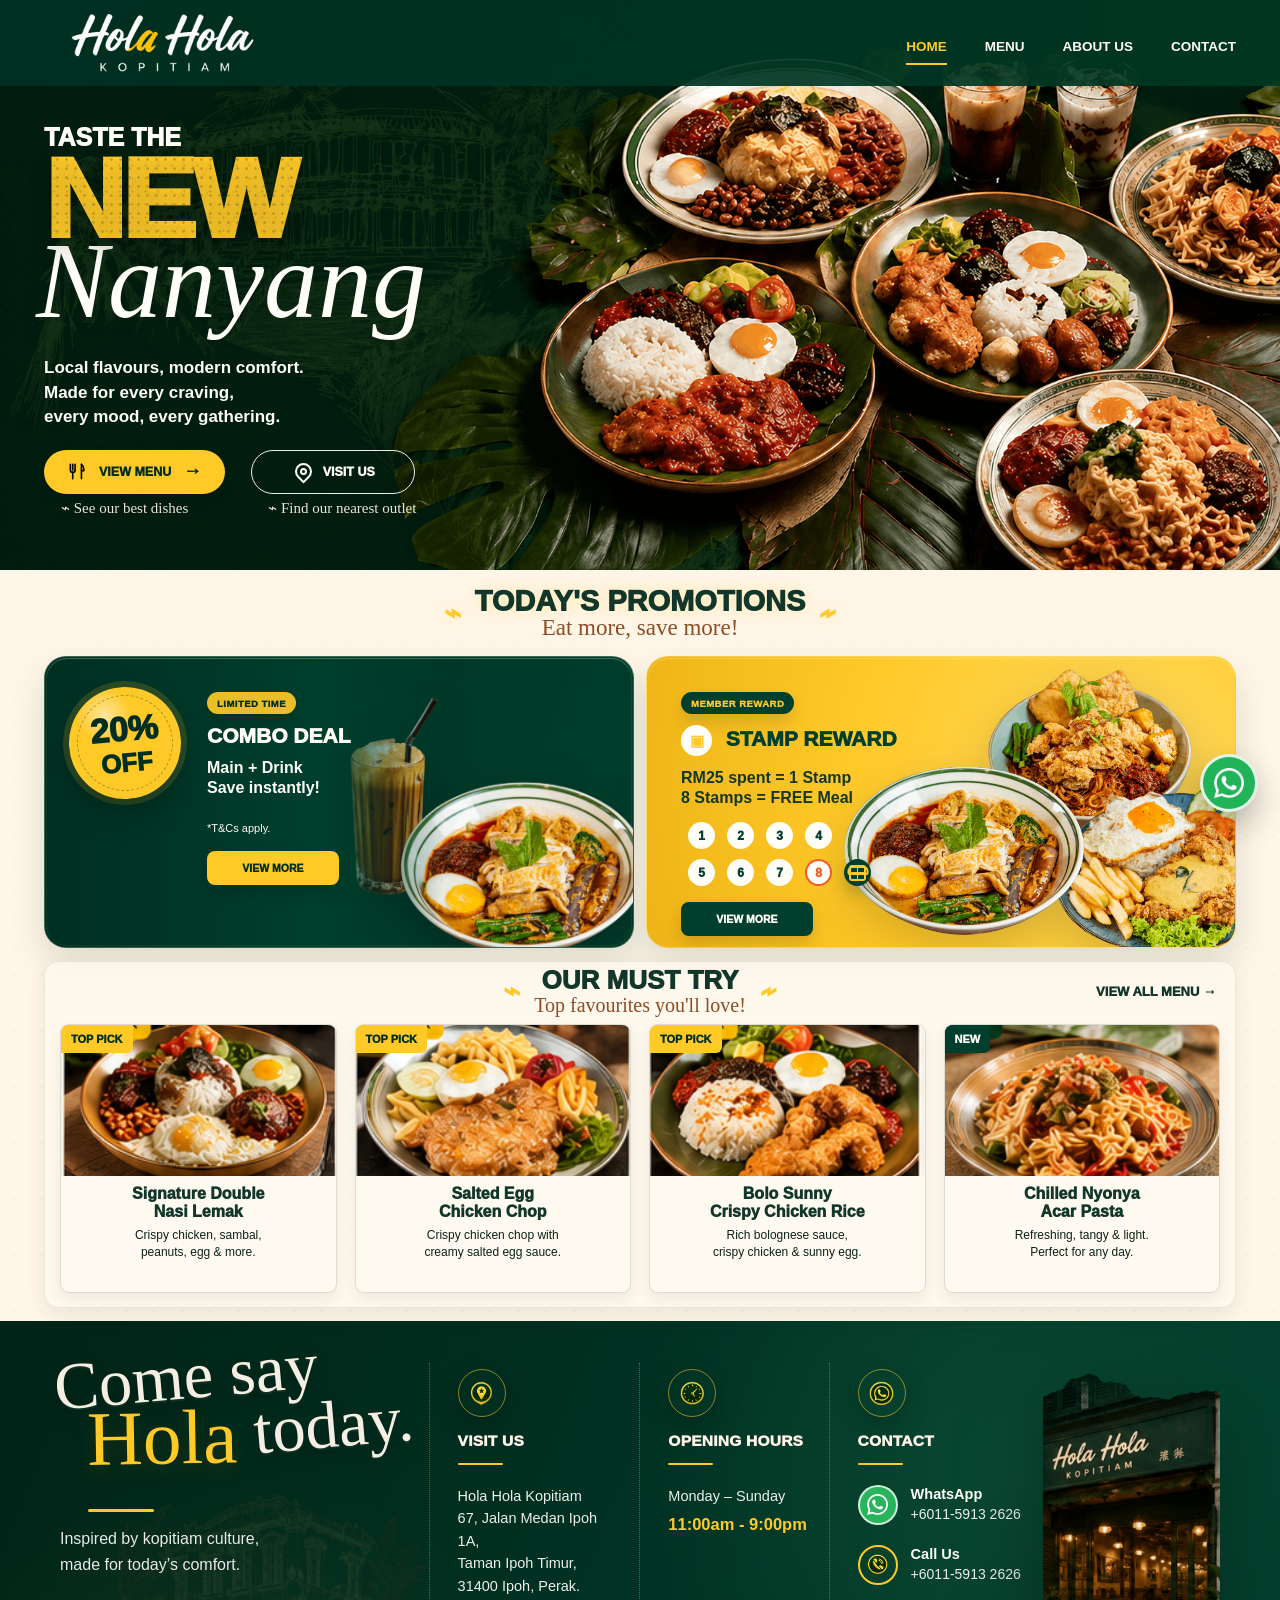
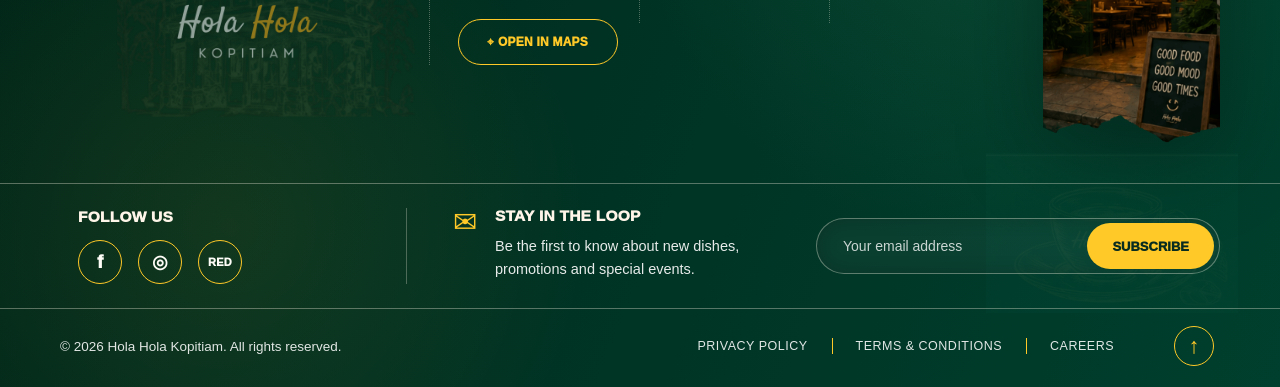
==== commit d630e406: "更新内容：改了代码、图片" ====
--- a/index.html
+++ b/index.html
@@ -192,7 +192,7 @@
           </div>
 
           <div class="footer-panel footer-visit">
-            <div class="footer-icon" aria-hidden="true">⌖</div>
+            <div class="footer-icon" aria-hidden="true"><img src="images/footer/icons/location-pin.png" alt="" /></div>
             <h3>VISIT US</h3>
             <p>
               Hola Hola Kopitiam<br />
@@ -204,21 +204,21 @@
           </div>
 
           <div class="footer-panel footer-hours">
-            <div class="footer-icon" aria-hidden="true">◷</div>
+            <div class="footer-icon" aria-hidden="true"><img src="images/footer/icons/clock.png" alt="" /></div>
             <h3>OPENING HOURS</h3>
             <p>Monday – Sunday</p>
             <strong>11:00am - 9:00pm</strong>
           </div>
 
           <div class="footer-panel footer-contact">
-            <div class="footer-icon" aria-hidden="true">☎</div>
+            <div class="footer-icon" aria-hidden="true"><img src="images/footer/icons/phone.png" alt="" /></div>
             <h3>CONTACT</h3>
             <a class="contact-row" href="https://wa.me/601159132626" target="_blank" rel="noreferrer">
-              <span>☘</span>
+              <span><img src="images/footer/icons/whatsapp-white.png" alt="" /></span>
               <b>WhatsApp<small>+6011-5913 2626</small></b>
             </a>
             <a class="contact-row" href="tel:+601159132626">
-              <span>☎</span>
+              <span><img src="images/footer/icons/call.png" alt="" /></span>
               <b>Call Us<small>+6011-5913 2626</small></b>
             </a>
           </div>
--- a/style.css
+++ b/style.css
@@ -1259,6 +1259,12 @@
   box-shadow: 0 8px 24px rgba(0, 0, 0, 0.22);
 }
 
+.footer-icon img {
+  width: 25px;
+  height: 25px;
+  object-fit: contain;
+}
+
 .footer-panel h3,
 .footer-follow h3,
 .footer-loop h3 {
@@ -1336,6 +1342,12 @@
   font-size: 18px;
 }
 
+.contact-row span img {
+  width: 21px;
+  height: 21px;
+  object-fit: contain;
+}
+
 .contact-row:first-of-type span {
   color: var(--white);
   background: #27b45a;
@@ -1564,8 +1576,7 @@
   content: "";
   width: 30px;
   height: 30px;
-  background: currentColor;
-  clip-path: path("M15 2C8.4 2 3 7.1 3 13.4c0 2.1.6 4.2 1.8 5.9L3.6 26l6.9-1.8c1.5.7 3.1 1.1 4.8 1.1 6.6 0 12-5.1 12-11.4S21.6 2 15 2Zm0 20.8c-1.5 0-2.9-.4-4.2-1.1l-.5-.3-4 1 1-3.8-.3-.5c-1-1.4-1.5-3-1.5-4.7C5.5 8.5 9.8 4.5 15 4.5s9.5 4 9.5 8.9-4.3 9.4-9.5 9.4Zm5.1-6.9c-.3-.1-1.7-.8-1.9-.9-.3-.1-.5-.1-.7.2-.2.3-.8.9-1 1.1-.2.2-.4.2-.7.1-.3-.1-1.2-.4-2.4-1.4-.9-.8-1.5-1.7-1.7-2-.2-.3 0-.5.1-.6l.5-.6c.2-.2.2-.3.3-.5.1-.2.1-.4 0-.6-.1-.1-.7-1.6-.9-2.2-.2-.6-.5-.5-.7-.5h-.6c-.2 0-.6.1-.9.4-.3.3-1.1 1-1.1 2.5s1.1 2.9 1.2 3.1c.1.2 2.1 3.4 5.2 4.6.7.3 1.3.5 1.8.6.8.2 1.5.2 2 .1.6-.1 1.7-.7 1.9-1.4.2-.7.2-1.3.2-1.4-.1-.1-.3-.2-.6-.3Z");
+  background: url("images/footer/icons/whatsapp-white.png") center / contain no-repeat;
 }
 
 .whatsapp-float:hover {
@@ -1861,7 +1872,9 @@
 
 .category-row {
   position: relative;
-  min-height: 82px;
+  min-height: 74px;
+  padding-top: 16px;
+  padding-bottom: 16px;
   overflow: hidden;
   border-radius: 0 10px 10px 0;
   background: #fbecd7;
@@ -1912,15 +1925,18 @@
   display: grid;
   grid-template-columns: 52px 1fr;
   column-gap: 10px;
+  row-gap: 2px;
   align-items: center;
-  height: 82px;
+  height: auto;
+  min-height: 42px;
   padding-left: 28px;
 }
 
 .category-row strong {
+  font-family: "Poppins", Arial, Helvetica, sans-serif;
   color: var(--green);
-  font-size: 25px;
-  font-weight: 950;
+  font-size: 30px;
+  font-weight: 800;
   transition: color 0.18s ease;
 }
 
@@ -1980,20 +1996,25 @@
 }
 
 .category-row h3 {
-  margin: 0;
-  color: var(--green);
-  font-family: "Brush Script MT", "Segoe Script", cursive;
-  font-size: 39px;
-  line-height: 0.9;
-  font-weight: 500;
+  margin: 0 0 2px;
+  color: #003f2d;
+  font-family: "Playfair Display", Georgia, "Times New Roman", serif;
+  font-size: 28px;
+  line-height: 1.1;
+  font-weight: 700;
+  letter-spacing: -0.3px;
 }
 
 .category-row p {
   grid-column: 2;
-  margin: -18px 0 0;
-  color: #29231c;
-  font-size: 13px;
-  font-weight: 650;
+  margin: 0;
+  color: rgba(0, 0, 0, 0.72);
+  font-family: "Poppins", Arial, Helvetica, sans-serif;
+  font-size: 16px;
+  line-height: 1.25;
+  font-weight: 600;
+  letter-spacing: 0.2px;
+  transform: translateY(-2px);
 }
 
 .signature-section {
@@ -3308,7 +3329,9 @@
   }
 
   .category-row {
-    min-height: 116px;
+    min-height: 96px;
+    padding-top: 14px;
+    padding-bottom: 14px;
     border-radius: 10px;
   }
 
@@ -3322,17 +3345,26 @@
   }
 
   .category-row div {
-    height: 116px;
+    height: auto;
+    min-height: 68px;
     grid-template-columns: 48px 1fr;
+    row-gap: 2px;
     padding-left: 20px;
   }
 
   .category-row h3 {
-    font-size: 34px;
+    font-size: 26px;
   }
 
   .category-row p {
-    margin-top: -26px;
+    margin-top: 0;
+    font-size: 15px;
+    line-height: 1.25;
+    transform: translateY(-2px);
+  }
+
+  .category-row strong {
+    font-size: 28px;
   }
 
   .menu-poster-card {
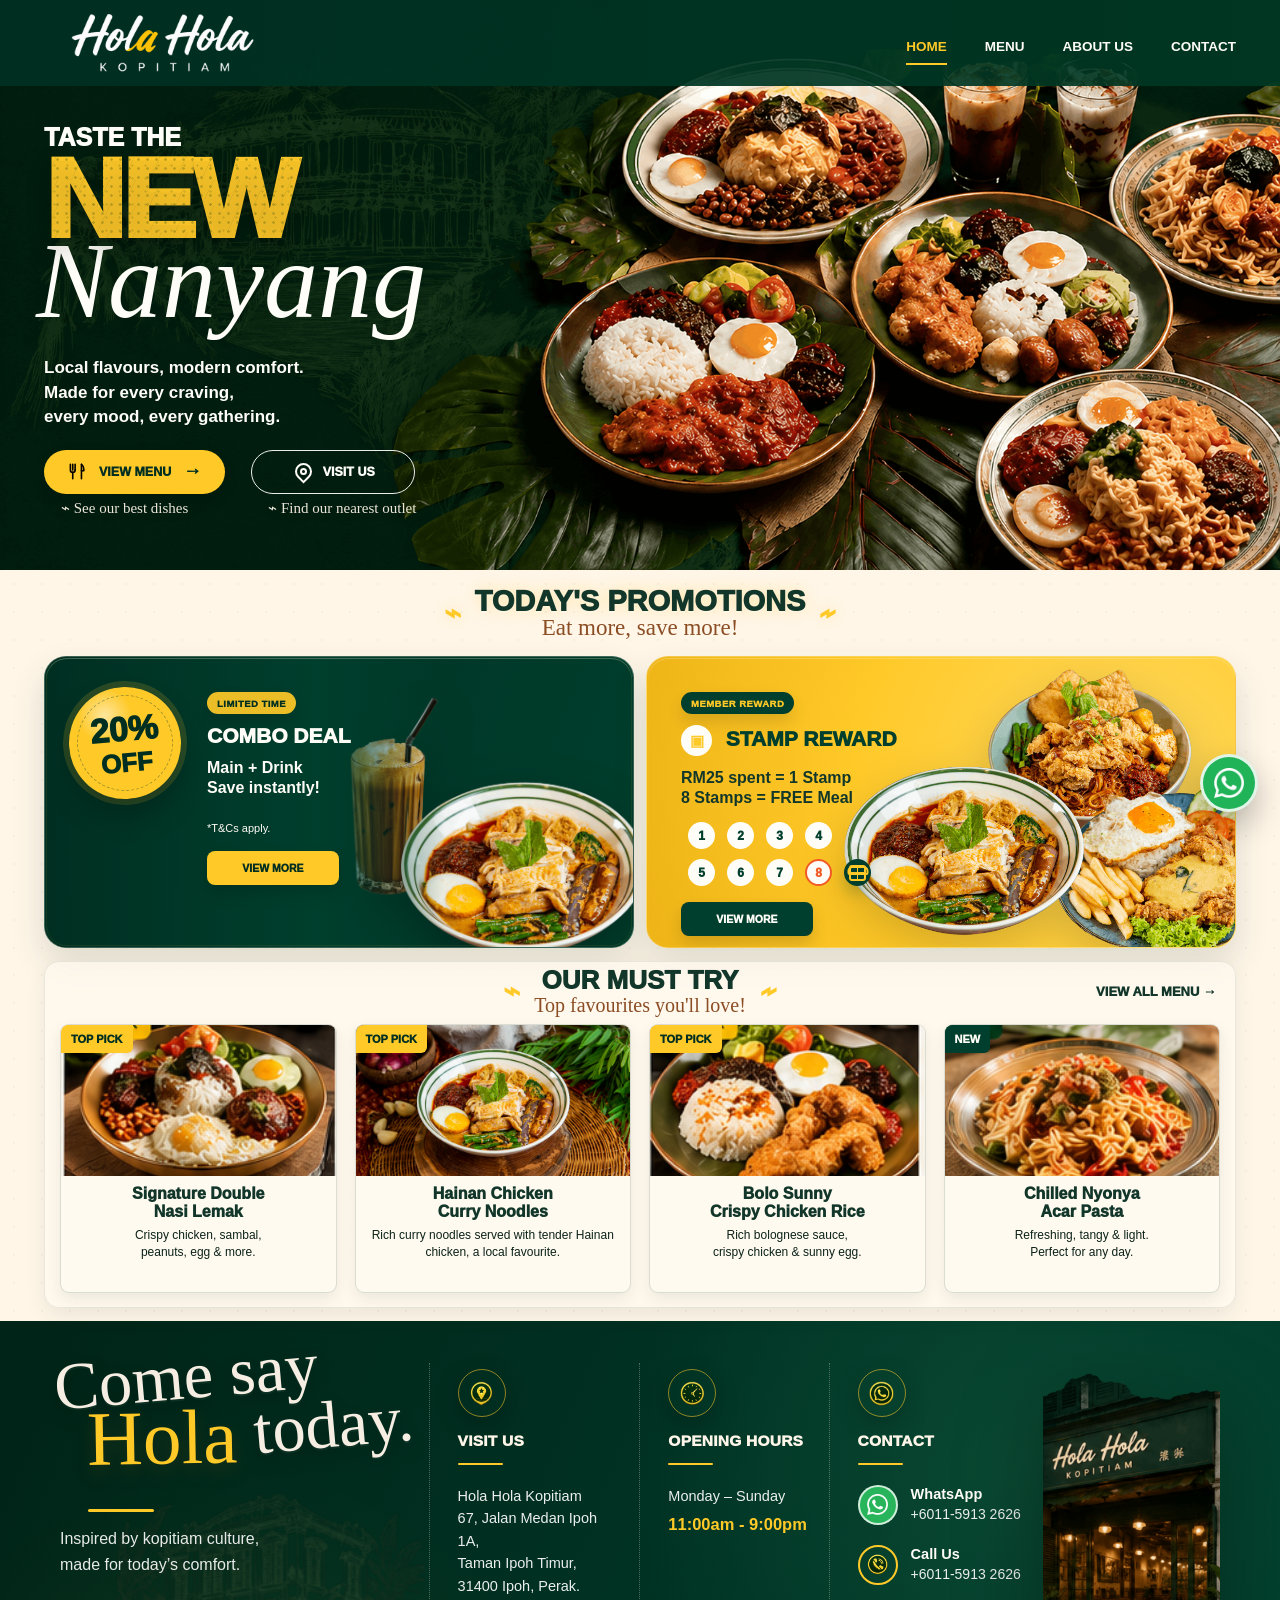
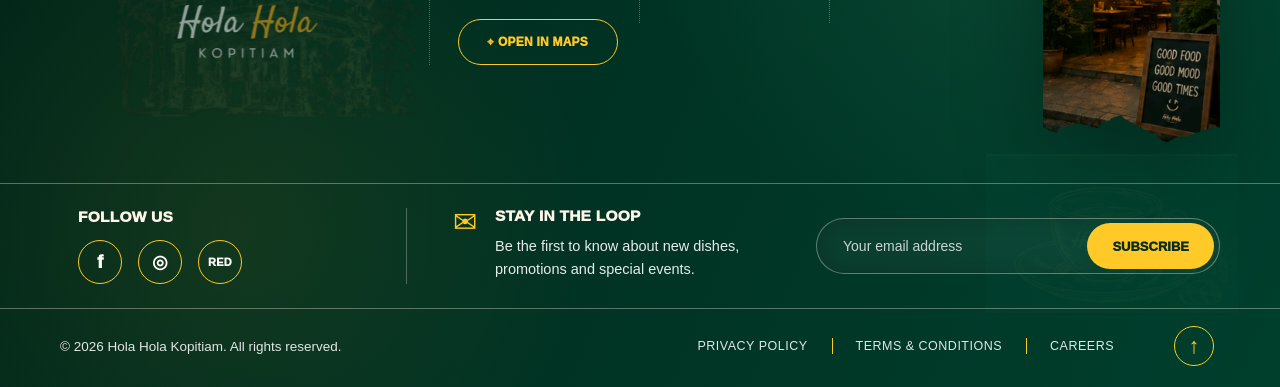
==== commit 328f896d: "Update" ====
--- a/index.html
+++ b/index.html
@@ -5,6 +5,15 @@
     <meta name="viewport" content="width=device-width, initial-scale=1.0" />
     <title>Hola Hola Kopitiam</title>
     <meta name="description" content="Hola Hola Kopitiam Nanyang food, daily promotions, must try menu and gallery." />
+    <meta property="og:title" content="Hola Hola Kopitiam" />
+    <meta property="og:description" content="Local modern nanyang, more than just a meal!" />
+    <meta property="og:image" content="https://www.holaholakopitiam.com/images/preview.jpg" />
+    <meta property="og:url" content="https://www.holaholakopitiam.com/" />
+    <meta property="og:type" content="website" />
+    <meta name="twitter:card" content="summary_large_image" />
+    <meta name="twitter:title" content="Hola Hola Kopitiam" />
+    <meta name="twitter:description" content="Local modern nanyang, more than just a meal!" />
+    <meta name="twitter:image" content="https://www.holaholakopitiam.com/images/preview.jpg" />
     <link rel="stylesheet" href="style.css" />
   </head>
   <body>
@@ -134,12 +143,12 @@
             <article class="product-card">
               <div class="product-image">
                 <!-- Replace with real food image -->
-                <img src="images/food/salted-egg-chicken.png" alt="Salted Egg Chicken Chop" />
+                <img src="images/menu/signature/hainan-chicken-curry-noodles.png" alt="Hainan Chicken Curry Noodles" />
                 <span>TOP PICK</span>
               </div>
               <div class="product-body">
-                <h3>Salted Egg<br />Chicken Chop</h3>
-                <p>Crispy chicken chop with<br />creamy salted egg sauce.</p>
+                <h3>Hainan Chicken<br />Curry Noodles</h3>
+                <p>Rich curry noodles served with tender Hainan chicken, a local favourite.</p>
               </div>
             </article>
 
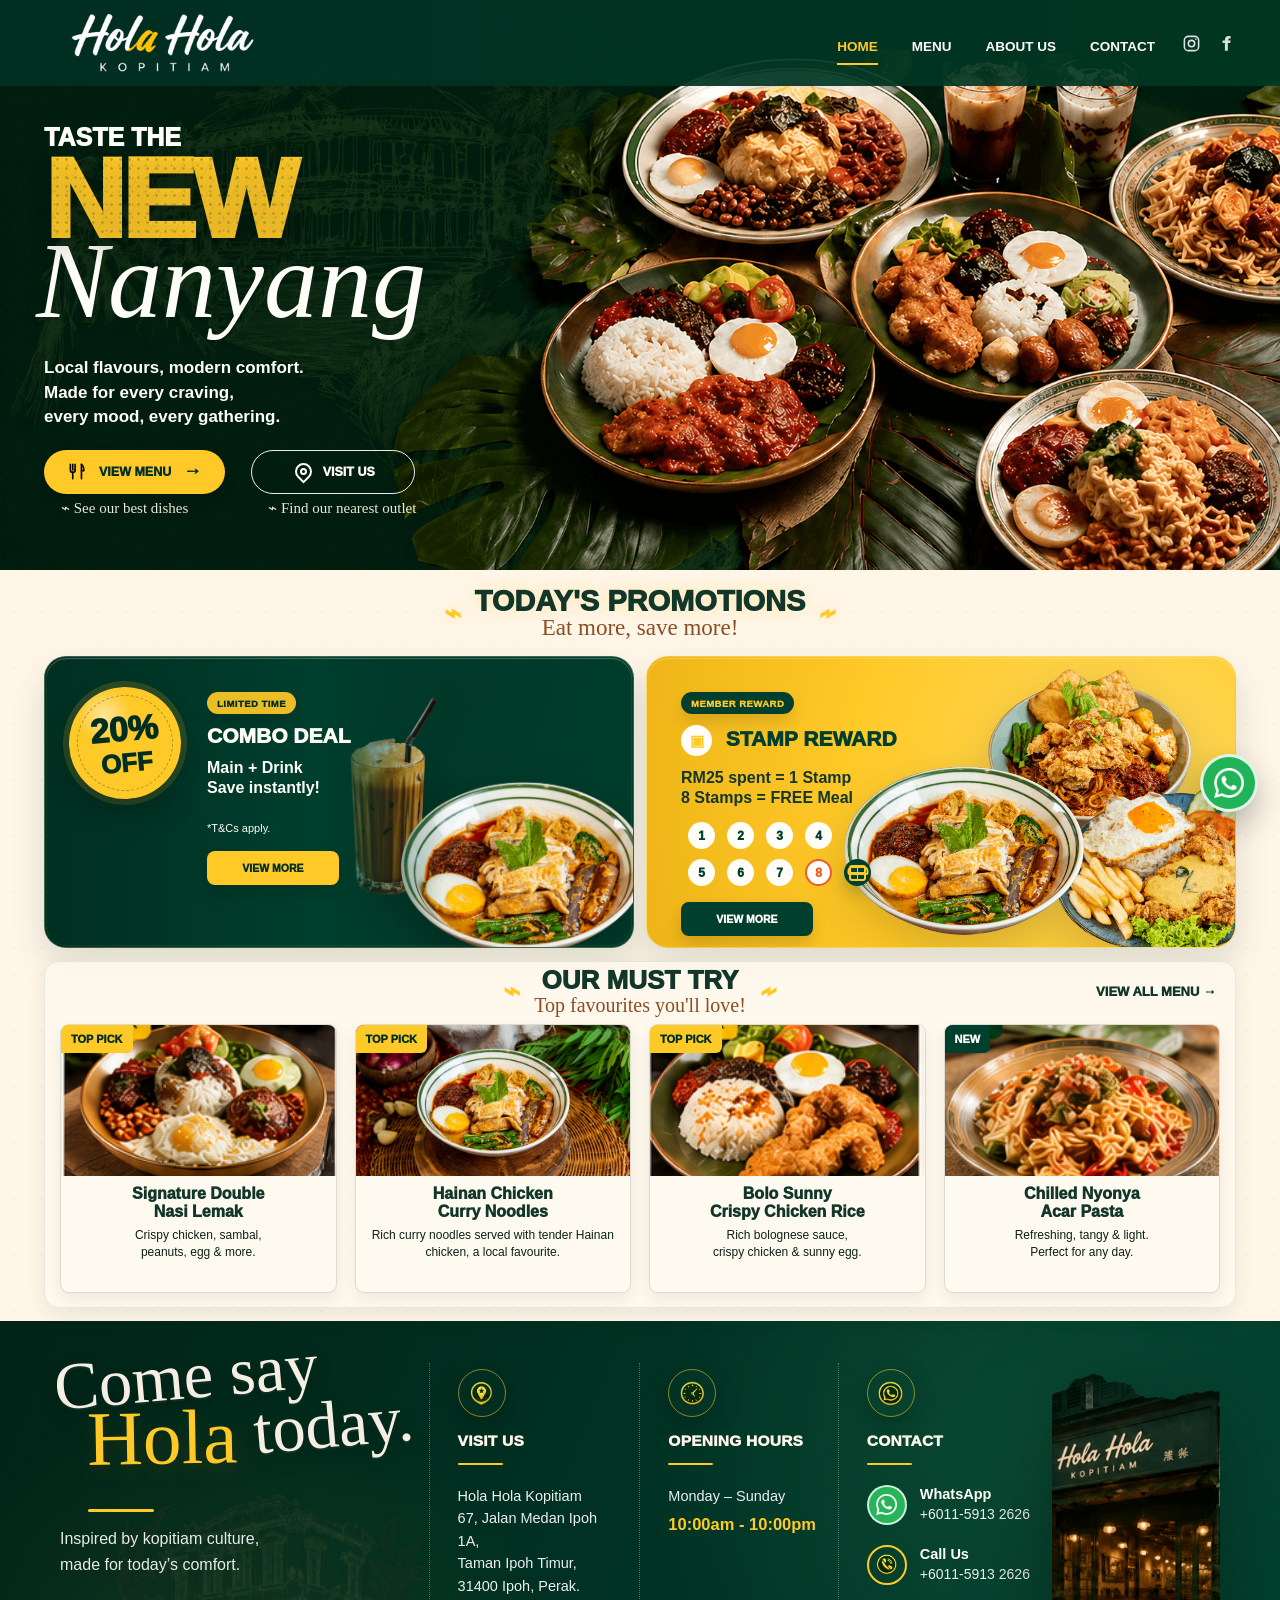
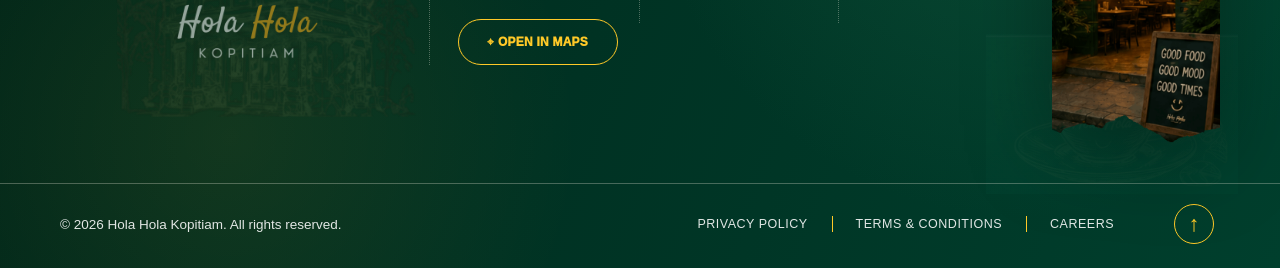
==== commit 33ec0f51: "update" ====
--- a/index.html
+++ b/index.html
@@ -19,7 +19,7 @@
   <body>
     <header class="site-header" id="siteHeader">
       <div class="nav-wrap">
-        <a class="logo" href="index.html" aria-label="Hola Hola Kopitiam home">
+        <a class="logo" href="./" data-file-href="index.html" aria-label="Hola Hola Kopitiam home">
           <img src="images/logo/logo.png" alt="Hola Hola Kopitiam" />
         </a>
 
@@ -30,10 +30,14 @@
         </button>
 
         <nav class="nav-menu" id="navMenu" aria-label="Main navigation">
-          <a class="active" href="index.html">HOME</a>
-          <a href="menu.html">MENU</a>
-          <a href="about.html">ABOUT US</a>
-          <a href="index.html#contact">CONTACT</a>
+          <a class="active" href="./" data-file-href="index.html">HOME</a>
+          <a href="menu/" data-file-href="menu/index.html">MENU</a>
+          <a href="about/" data-file-href="about/index.html">ABOUT US</a>
+          <a href="./#contact" data-file-href="index.html#contact">CONTACT</a>
+          <span class="nav-socials" aria-label="Social links">
+            <a class="nav-social" href="https://www.instagram.com/holahola.kopitiam" target="_blank" rel="noreferrer" aria-label="Instagram"><img src="icons/instagram.svg" alt="" /></a>
+            <a class="nav-social" href="https://www.facebook.com/holaholakopitiam" target="_blank" rel="noreferrer" aria-label="Facebook"><img src="icons/facebook.svg" alt="" /></a>
+          </span>
         </nav>
       </div>
     </header>
@@ -50,7 +54,7 @@
               every mood, every gathering.
             </p>
             <div class="hero-actions">
-              <a class="hero-cta hero-cta-primary" href="menu.html">
+              <a class="hero-cta hero-cta-primary" href="menu/" data-file-href="menu/index.html">
                 <span class="hero-cta-main">
                   <img class="hero-cta-icon fork" src="icons/fork.svg" alt="" aria-hidden="true" />
                   <span>VIEW MENU</span>
@@ -124,7 +128,7 @@
               </div>
               <span class="ornament flip">⌁</span>
             </div>
-            <a class="view-all" href="menu.html">VIEW ALL MENU →</a>
+            <a class="view-all" href="menu/" data-file-href="menu/index.html">VIEW ALL MENU →</a>
           </div>
 
           <div class="product-grid">
@@ -216,7 +220,7 @@
             <div class="footer-icon" aria-hidden="true"><img src="images/footer/icons/clock.png" alt="" /></div>
             <h3>OPENING HOURS</h3>
             <p>Monday – Sunday</p>
-            <strong>11:00am - 9:00pm</strong>
+            <strong>10:00am - 10:00pm</strong>
           </div>
 
           <div class="footer-panel footer-contact">
@@ -237,31 +241,6 @@
           </figure>
         </div>
 
-        <div class="footer-middle">
-          <div class="footer-follow">
-            <h3>FOLLOW US</h3>
-            <div class="footer-socials">
-              <a href="#" aria-label="Facebook">f</a>
-              <a href="#" aria-label="Instagram">◎</a>
-              <a href="#" aria-label="Xiaohongshu">RED</a>
-            </div>
-          </div>
-
-          <div class="footer-loop">
-            <span aria-hidden="true">✉</span>
-            <div>
-              <h3>STAY IN THE LOOP</h3>
-              <p>Be the first to know about new dishes,<br />promotions and special events.</p>
-            </div>
-          </div>
-
-          <form class="footer-subscribe" action="#" method="post">
-            <label class="sr-only" for="footer-email-home">Your email address</label>
-            <input id="footer-email-home" type="email" placeholder="Your email address" />
-            <button type="submit">SUBSCRIBE</button>
-          </form>
-        </div>
-
         <div class="footer-bottom">
           <p>© 2026 Hola Hola Kopitiam. All rights reserved.</p>
           <nav aria-label="Footer links">
--- a/style.css
+++ b/style.css
@@ -85,18 +85,18 @@
   display: flex;
   align-items: center;
   justify-content: flex-end;
-  gap: 38px;
+  gap: 34px;
   color: var(--white);
   font-size: 13.5px;
   font-weight: 900;
 }
 
-.nav-menu a:not(.order-btn) {
+.nav-menu > a:not(.order-btn) {
   position: relative;
   padding: 34px 0 28px;
 }
 
-.nav-menu a:not(.order-btn)::after {
+.nav-menu > a:not(.order-btn)::after {
   content: "";
   position: absolute;
   left: 0;
@@ -106,13 +106,48 @@
   background: var(--yellow);
 }
 
-.nav-menu a.active {
+.nav-menu > a.active {
   color: var(--yellow);
 }
 
-.nav-menu a.active::after,
-.nav-menu a:hover::after {
+.nav-menu > a.active::after,
+.nav-menu > a:hover::after {
   width: 100%;
+}
+
+.nav-socials {
+  display: inline-flex;
+  align-items: center;
+  gap: 15px;
+  margin-left: -8px;
+}
+
+.nav-social {
+  display: inline-grid;
+  place-items: center;
+  width: 20px;
+  height: 20px;
+  padding: 0;
+  opacity: 0.85;
+  transition: opacity 0.2s ease, transform 0.2s ease;
+}
+
+.nav-social img {
+  display: block;
+  width: 19px;
+  height: 19px;
+  object-fit: contain;
+  filter: brightness(0) invert(1);
+  transition: filter 0.2s ease;
+}
+
+.nav-social:hover {
+  opacity: 1;
+  transform: translateY(-2px);
+}
+
+.nav-social:hover img {
+  filter: brightness(0) saturate(100%) invert(82%) sepia(94%) saturate(769%) hue-rotate(340deg) brightness(101%) contrast(102%);
 }
 
 .order-btn {
@@ -1265,9 +1300,7 @@
   object-fit: contain;
 }
 
-.footer-panel h3,
-.footer-follow h3,
-.footer-loop h3 {
+.footer-panel h3 {
   margin: 0;
   color: #fff6e9;
   font-size: 15.5px;
@@ -1385,115 +1418,14 @@
   object-position: center;
 }
 
-.footer-middle {
-  display: grid;
-  grid-template-columns: 300px minmax(330px, 1fr) minmax(348px, 404px);
-  gap: 46px;
-  align-items: center;
-  min-height: 126px;
-  padding: 24px 60px;
-  border-top: 1px solid rgba(255, 246, 232, 0.34);
-  border-bottom: 1px solid rgba(255, 246, 232, 0.34);
-}
-
-.footer-follow {
-  padding-left: 18px;
-}
-
-.footer-socials {
-  display: flex;
-  gap: 16px;
-  margin-top: 16px;
-}
-
-.footer-socials a {
-  display: grid;
-  place-items: center;
-  width: 44px;
-  height: 44px;
-  border: 1px solid var(--yellow);
-  border-radius: 50%;
-  color: var(--white);
-  font-size: 18px;
-  font-weight: 950;
-  transition: transform 0.18s ease, background 0.18s ease, color 0.18s ease;
-}
-
-.footer-socials a[aria-label="Xiaohongshu"] {
-  font-size: 11px;
-  letter-spacing: 0.03em;
-}
-
-.footer-loop {
-  display: flex;
-  gap: 18px;
-  min-height: 76px;
-  padding-left: 46px;
-  border-left: 1px solid rgba(255, 246, 232, 0.28);
-}
-
-.footer-loop > span {
-  color: var(--yellow);
-  font-size: 29px;
-  line-height: 1;
-}
-
-.footer-loop p {
-  margin: 11px 0 0;
-  color: rgba(255, 255, 255, 0.9);
-  font-size: 14.5px;
-  font-weight: 500;
-  line-height: 1.58;
-}
-
-.footer-subscribe {
-  position: relative;
-  display: flex;
-  align-items: center;
-  height: 56px;
-  padding: 0 5px 0 24px;
-  border: 1px solid rgba(255, 246, 232, 0.34);
-  border-radius: 999px;
-  background: rgba(255, 255, 255, 0.04);
-  box-shadow: inset 0 0 18px rgba(0, 0, 0, 0.18);
-}
-
-.footer-subscribe input {
-  width: 100%;
-  min-width: 0;
-  border: 0;
-  outline: 0;
-  color: var(--white);
-  background: transparent;
-  font: inherit;
-  font-size: 14px;
-}
-
-.footer-subscribe input::placeholder {
-  color: rgba(255, 255, 255, 0.78);
-}
-
-.footer-subscribe button {
-  flex: 0 0 auto;
-  height: 46px;
-  padding: 0 25px;
-  border: 0;
-  border-radius: 999px;
-  color: #092c20;
-  background: var(--yellow);
-  font-size: 13px;
-  font-weight: 950;
-  cursor: pointer;
-  transition: transform 0.18s ease, filter 0.18s ease;
-}
-
 .footer-bottom {
   display: grid;
   grid-template-columns: minmax(260px, 1fr) auto 46px;
   gap: 36px;
   align-items: center;
   min-height: 78px;
-  padding: 14px 60px 18px;
+  padding: 20px 60px 24px;
+  border-top: 1px solid rgba(255, 246, 232, 0.28);
 }
 
 .footer-bottom p {
@@ -1542,14 +1474,11 @@
 
 .footer-pill:hover,
 .contact-row:hover,
-.footer-socials a:hover,
-.footer-subscribe button:hover,
 .back-to-top:hover {
   transform: translateY(-2px);
 }
 
 .footer-pill:hover,
-.footer-socials a:hover,
 .back-to-top:hover {
   color: var(--dark-green);
   background: var(--yellow);
@@ -1959,7 +1888,16 @@
   opacity: 0;
   overflow: hidden;
   transform: translateY(-8px);
-  transition: max-height 0.38s ease, opacity 0.24s ease, transform 0.28s ease, margin 0.28s ease;
+  transition: max-height 0.22s ease, opacity 0.16s ease, transform 0.18s ease, margin 0.18s ease;
+}
+
+.poster-preload {
+  position: absolute;
+  width: 1px;
+  height: 1px;
+  overflow: hidden;
+  opacity: 0;
+  pointer-events: none;
 }
 
 .menu-poster-panel.open {
@@ -2563,17 +2501,6 @@
     max-height: 340px;
   }
 
-  .footer-middle {
-    grid-template-columns: 1fr 1.2fr;
-    gap: 28px;
-    padding: 30px 34px;
-  }
-
-  .footer-subscribe {
-    grid-column: 1 / -1;
-    max-width: 560px;
-  }
-
   .footer-bottom {
     grid-template-columns: 1fr 46px;
     gap: 24px;
@@ -2644,15 +2571,58 @@
     transition: transform 0.24s ease;
   }
 
+  .nav-socials {
+    width: 100%;
+    margin: auto 0 0;
+    padding-top: 22px;
+    border-top: 1px solid rgba(0, 63, 45, 0.14);
+    flex-wrap: wrap;
+    justify-content: flex-start;
+    gap: 12px;
+  }
+
+  .nav-socials::before {
+    content: "Follow us";
+    flex: 0 0 100%;
+    margin-bottom: 4px;
+    color: rgba(18, 55, 42, 0.72);
+    font-size: 12px;
+    font-weight: 800;
+    letter-spacing: 0.04em;
+    text-transform: uppercase;
+  }
+
+  .nav-social {
+    width: 38px;
+    height: 38px;
+    border: 1px solid rgba(0, 63, 45, 0.2);
+    border-radius: 50%;
+    opacity: 1;
+  }
+
+  .nav-social img {
+    width: 18px;
+    height: 18px;
+    filter: brightness(0) saturate(100%) invert(18%) sepia(34%) saturate(1217%) hue-rotate(113deg) brightness(94%) contrast(101%);
+  }
+
+  .nav-social:hover {
+    border-color: var(--yellow);
+  }
+
+  .nav-social:hover img {
+    filter: brightness(0) saturate(100%) invert(82%) sepia(94%) saturate(769%) hue-rotate(340deg) brightness(101%) contrast(102%);
+  }
+
   .nav-menu.open {
     transform: translateX(0);
   }
 
-  .nav-menu a:not(.order-btn) {
+  .nav-menu > a:not(.order-btn) {
     padding: 0 0 8px;
   }
 
-  .nav-menu a:not(.order-btn)::after {
+  .nav-menu > a:not(.order-btn)::after {
     bottom: 0;
   }
 
@@ -2727,17 +2697,6 @@
     grid-column: 1 / -1;
     min-height: 280px;
     max-height: 340px;
-  }
-
-  .footer-middle {
-    grid-template-columns: 1fr 1.2fr;
-    gap: 28px;
-    padding: 30px 34px;
-  }
-
-  .footer-subscribe {
-    grid-column: 1 / -1;
-    max-width: 560px;
   }
 
   .footer-bottom {
@@ -3149,9 +3108,7 @@
     margin: 0 auto 18px;
   }
 
-  .footer-panel h3,
-  .footer-follow h3,
-  .footer-loop h3 {
+  .footer-panel h3 {
     font-size: 16px;
   }
 
@@ -3159,8 +3116,7 @@
     margin: 15px auto 20px;
   }
 
-  .footer-panel p,
-  .footer-loop p {
+  .footer-panel p {
     font-size: 14px;
   }
 
@@ -3184,55 +3140,6 @@
     border-radius: 18px;
   }
 
-  .footer-middle {
-    grid-template-columns: 1fr;
-    justify-items: center;
-    gap: 28px;
-    padding: 34px 20px;
-    text-align: center;
-  }
-
-  .footer-follow {
-    padding-left: 0;
-  }
-
-  .footer-socials {
-    justify-content: center;
-  }
-
-  .footer-socials a {
-    width: 48px;
-    height: 48px;
-  }
-
-  .footer-loop {
-    justify-content: center;
-    min-height: 0;
-    padding-left: 0;
-    border-left: 0;
-  }
-
-  .footer-subscribe {
-    width: 100%;
-    max-width: 360px;
-    height: auto;
-    flex-direction: column;
-    gap: 12px;
-    align-items: stretch;
-    padding: 10px;
-    border-radius: 24px;
-  }
-
-  .footer-subscribe input {
-    height: 46px;
-    padding: 0 14px;
-  }
-
-  .footer-subscribe button {
-    width: 100%;
-    height: 48px;
-  }
-
   .footer-bottom {
     grid-template-columns: 1fr;
     justify-items: center;
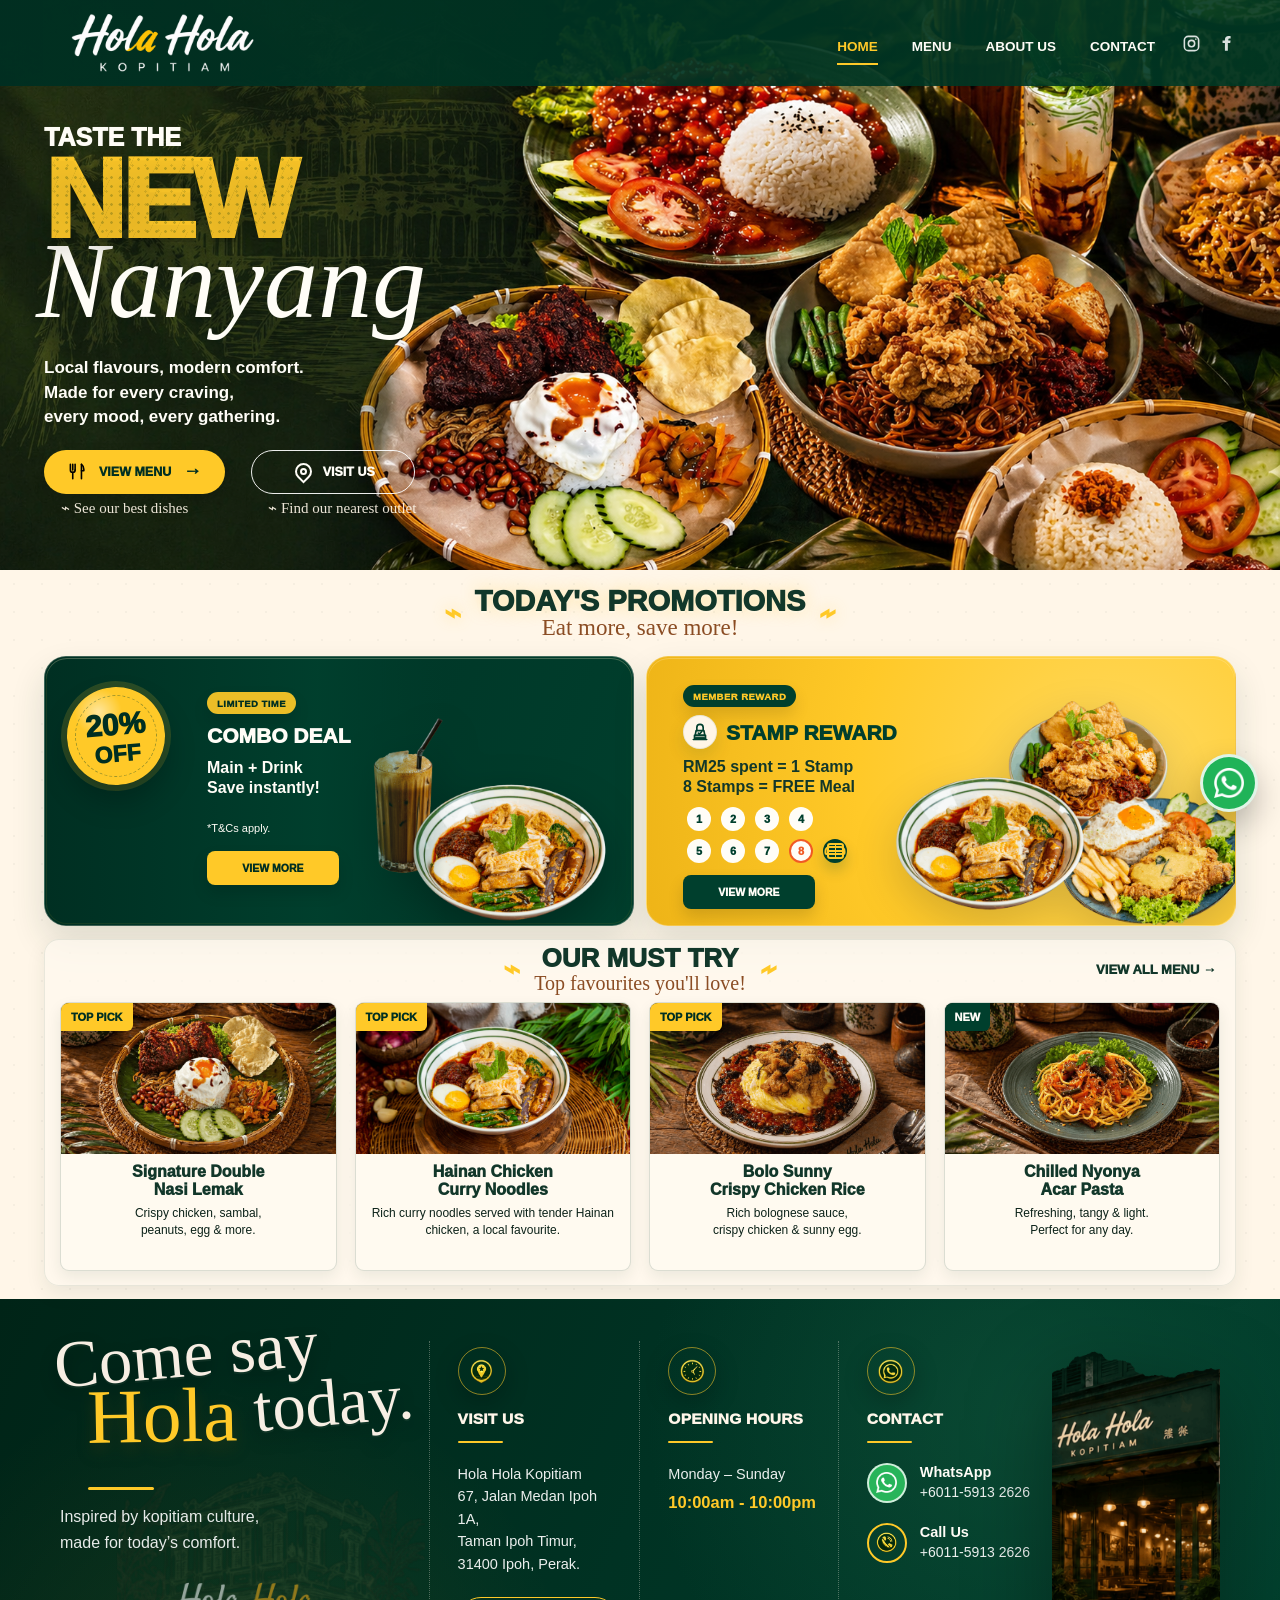
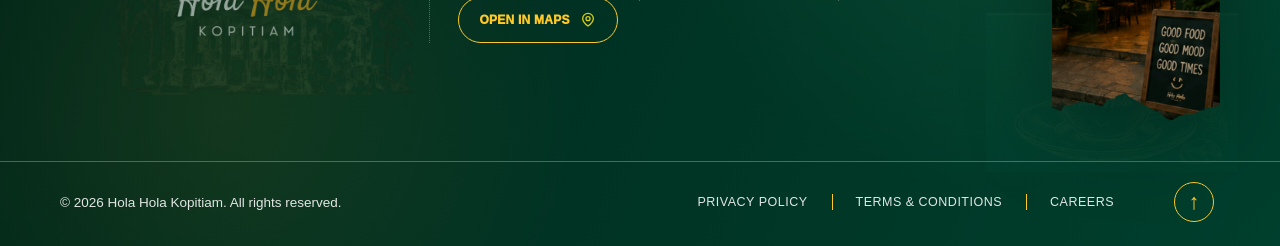
==== commit b97ba95b: "update" ====
--- a/index.html
+++ b/index.html
@@ -102,13 +102,13 @@
             <article class="promo-card promo-stamp">
               <div class="promo-text">
                 <span class="promo-tag">MEMBER REWARD</span>
-                <h3><span class="reward-icon">▣</span> STAMP REWARD</h3>
+                <h3><span class="reward-icon" aria-hidden="true"><img src="icons/reward-stamp.svg" alt="" /></span> STAMP REWARD</h3>
                 <p>RM25 spent = 1 Stamp<br />8 Stamps = FREE Meal</p>
                 <div class="stamp-row" aria-label="8 stamp circles">
                   <span>1</span><span>2</span><span>3</span><span>4</span>
                   <span>5</span><span>6</span><span>7</span><span>8</span><span class="stamp-gift" aria-label="Free meal reward"></span>
                 </div>
-                <button class="mini-btn green promo-modal-trigger" type="button" data-promo-poster="images/promotions/stamp-reward-poster.png" data-promo-fallback="images/food/promo-reward.png" data-promo-alt="Stamp Reward promotion poster">VIEW MORE</button>
+                <button class="mini-btn green view-more-btn promo-modal-trigger" type="button" data-promo-poster="images/promotions/stamp-reward-poster.png" data-promo-fallback="images/food/promo-reward.png" data-promo-alt="Stamp Reward promotion poster">VIEW MORE</button>
               </div>
               <!-- Replace with real food image -->
               <img src="images/food/promo-reward.png" alt="Stamp reward meal" />
@@ -213,7 +213,10 @@
               Taman Ipoh Timur,<br />
               31400 Ipoh, Perak.
             </p>
-            <a class="footer-pill" href="https://share.google/XCFySOkUaAAFdQD67" target="_blank" rel="noreferrer">⌖ OPEN IN MAPS</a>
+            <a class="footer-pill" href="https://www.google.com/maps/place/Hola+Hola+Kopitiam+Ipoh/@4.619513,101.1167907,1121m/data=!3m1!1e3!4m15!1m8!3m7!1s0x31caed2006a05a01:0xccb6dadd5b96ae86!2s67,+Jalan+Medan+Ipoh+1A,+Taman+Ipoh+Timur,+31400+Ipoh,+Perak!3b1!8m2!3d4.619513!4d101.1167907!16s%2Fg%2F11x7g9f3zw!3m5!1s0x31caed32fc18c6a1:0x91a8598e60bf4329!8m2!3d4.619513!4d101.1167907!16s%2Fg%2F11k48m7pq9?entry=ttu&amp;g_ep=EgoyMDI2MDQyNy4wIKXMDSoASAFQAw%3D%3D" target="_blank" rel="noreferrer">
+              <span>OPEN IN MAPS</span>
+              <img src="icons/location.svg" class="map-icon" alt="location" />
+            </a>
           </div>
 
           <div class="footer-panel footer-hours">
--- a/style.css
+++ b/style.css
@@ -566,7 +566,7 @@
 
 .promo-card {
   position: relative;
-  height: 292px;
+  height: 270px;
   overflow: hidden;
   border-radius: 22px;
   border: 1px solid rgba(255, 246, 232, 0.24);
@@ -616,10 +616,10 @@
   position: relative;
   z-index: 2;
   overflow: hidden;
-  width: 112px;
-  height: 112px;
-  margin: 30px 0 0 24px;
-  padding-top: 27px;
+  width: 98px;
+  height: 98px;
+  margin: 30px 0 0 22px;
+  padding-top: 24px;
   border-radius: 50%;
   color: var(--dark-green);
   background:
@@ -627,7 +627,7 @@
     var(--yellow);
   transform: rotate(-5deg);
   text-align: center;
-  font-size: 34px;
+  font-size: 30px;
   line-height: 0.9;
   font-weight: 950;
   box-shadow: 0 16px 30px rgba(0, 0, 0, 0.24), 0 0 0 6px rgba(255, 201, 40, 0.16);
@@ -662,7 +662,7 @@
 }
 
 .discount-badge span {
-  font-size: 26px;
+  font-size: 23px;
 }
 
 .promo-text {
@@ -672,6 +672,8 @@
 }
 
 .promo-combo .promo-text {
+  position: relative;
+  z-index: 3;
   padding-left: 8px;
 }
 
@@ -694,6 +696,7 @@
 .promo-stamp .promo-tag {
   color: var(--yellow);
   background: var(--green);
+  margin-bottom: 8px;
 }
 
 .promo-combo h3,
@@ -763,21 +766,21 @@
   background: var(--green);
 }
 
-.promo-combo img {
+.promo-combo > img {
   position: absolute;
-  right: -60px;
-  bottom: -24px;
+  right: -10px;
+  bottom: -8px;
   z-index: 0;
-  width: 420px;
-  height: 310px;
+  width: 330px;
+  height: auto;
   object-fit: contain;
   object-position: right bottom;
   filter: drop-shadow(0 16px 22px rgba(0, 0, 0, 0.28));
   transition: transform 0.32s ease, opacity 0.18s ease;
 }
 
-.promo-card:hover img {
-  transform: scale(1.045) translateY(-2px);
+.promo-card:hover > img {
+  transform: translateY(-2px);
 }
 
 .promo-stamp {
@@ -794,35 +797,49 @@
 }
 
 .promo-stamp .promo-text {
-  padding-top: 35px;
-  padding-left: 34px;
-  padding-right: 262px;
-  max-width: 100%;
+  position: relative;
+  z-index: 3;
+  max-width: 52%;
+  padding: 28px 0 24px 36px;
+}
+
+.promo-stamp .view-more-btn {
+  position: relative;
+  z-index: 4;
+  margin-top: 0;
 }
 
 .promo-stamp h3 {
+  display: flex;
+  align-items: center;
+  margin-bottom: 8px;
   color: var(--green);
 }
 
 .reward-icon {
   display: inline-grid;
   place-items: center;
-  width: 31px;
-  height: 31px;
-  margin-right: 8px;
-  border: 2px solid var(--white);
+  flex: 0 0 auto;
+  width: 34px;
+  height: 34px;
+  margin-right: 9px;
   border-radius: 50%;
-  color: var(--yellow);
-  background: var(--white);
-  font-size: 15px;
+  background: #fff6e8;
   vertical-align: middle;
+  box-shadow: inset 0 0 0 1px rgba(0, 63, 45, 0.08), 0 8px 18px rgba(0, 63, 45, 0.12);
+}
+
+.reward-icon img {
+  width: 20px;
+  height: 20px;
+  object-fit: contain;
 }
 
 .stamp-row {
   display: grid;
-  grid-template-columns: repeat(5, 27px);
-  gap: 10px 12px;
-  margin: 14px 0 16px 7px;
+  grid-template-columns: repeat(5, 24px);
+  gap: 8px 10px;
+  margin: 10px 0 12px 4px;
 }
 
 .stamp-row span:nth-child(5) {
@@ -832,12 +849,12 @@
 .stamp-row span {
   display: grid;
   place-items: center;
-  width: 27px;
-  height: 27px;
+  width: 24px;
+  height: 24px;
   border-radius: 50%;
   color: var(--green);
   background: var(--white);
-  font-size: 12px;
+  font-size: 11px;
   font-weight: 950;
 }
 
@@ -881,12 +898,12 @@
   transform: translateX(-50%);
 }
 
-.promo-stamp img {
+.promo-stamp > img {
   position: absolute;
-  right: -68px;
-  bottom: -18px;
-  width: 460px;
-  height: 318px;
+  right: -20px;
+  bottom: -8px;
+  width: 360px;
+  height: auto;
   object-fit: contain;
   object-position: right bottom;
   filter: drop-shadow(0 16px 22px rgba(0, 0, 0, 0.16));
@@ -1332,6 +1349,7 @@
   display: inline-flex;
   align-items: center;
   justify-content: center;
+  gap: 10px;
   min-width: 160px;
   height: 46px;
   margin-top: 22px;
@@ -1343,6 +1361,21 @@
   font-weight: 950;
   letter-spacing: 0.02em;
   transition: transform 0.18s ease, background 0.18s ease, color 0.18s ease;
+}
+
+.map-icon {
+  width: 16px;
+  height: 16px;
+  object-fit: contain;
+  opacity: 0.85;
+  filter: brightness(0) saturate(100%) invert(82%) sepia(94%) saturate(769%) hue-rotate(340deg) brightness(101%) contrast(102%);
+  transition: transform 0.18s ease, opacity 0.18s ease, filter 0.18s ease;
+}
+
+.footer-pill:hover .map-icon {
+  opacity: 1;
+  transform: translateX(2px);
+  filter: brightness(0) saturate(100%) invert(13%) sepia(27%) saturate(1478%) hue-rotate(111deg) brightness(95%) contrast(102%);
 }
 
 .footer-hours strong {
@@ -2573,8 +2606,8 @@
 
   .nav-socials {
     width: 100%;
-    margin: auto 0 0;
-    padding-top: 22px;
+    margin: 6px 0 0;
+    padding-top: 16px;
     border-top: 1px solid rgba(0, 63, 45, 0.14);
     flex-wrap: wrap;
     justify-content: flex-start;
@@ -2658,8 +2691,8 @@
     grid-template-columns: 110px 1fr;
   }
 
-  .promo-combo img,
-  .promo-stamp img {
+  .promo-combo > img,
+  .promo-stamp > img {
     width: 340px;
     height: 250px;
     opacity: 0.58;
@@ -2975,8 +3008,8 @@
     font-size: 12px;
   }
 
-  .promo-combo img,
-  .promo-stamp img {
+  .promo-combo > img,
+  .promo-stamp > img {
     z-index: 1;
     width: 330px;
     max-width: 88vw;
@@ -2985,12 +3018,12 @@
     filter: drop-shadow(0 12px 24px rgba(0, 0, 0, 0.25));
   }
 
-  .promo-combo img {
+  .promo-combo > img {
     right: -45px;
     bottom: -20px;
   }
 
-  .promo-stamp img {
+  .promo-stamp > img {
     right: -55px;
     bottom: -25px;
   }
@@ -2999,7 +3032,7 @@
     position: relative;
     z-index: 3;
     max-width: 68%;
-    padding: 0;
+    padding: 0 0 32px;
   }
 
   .reward-icon {
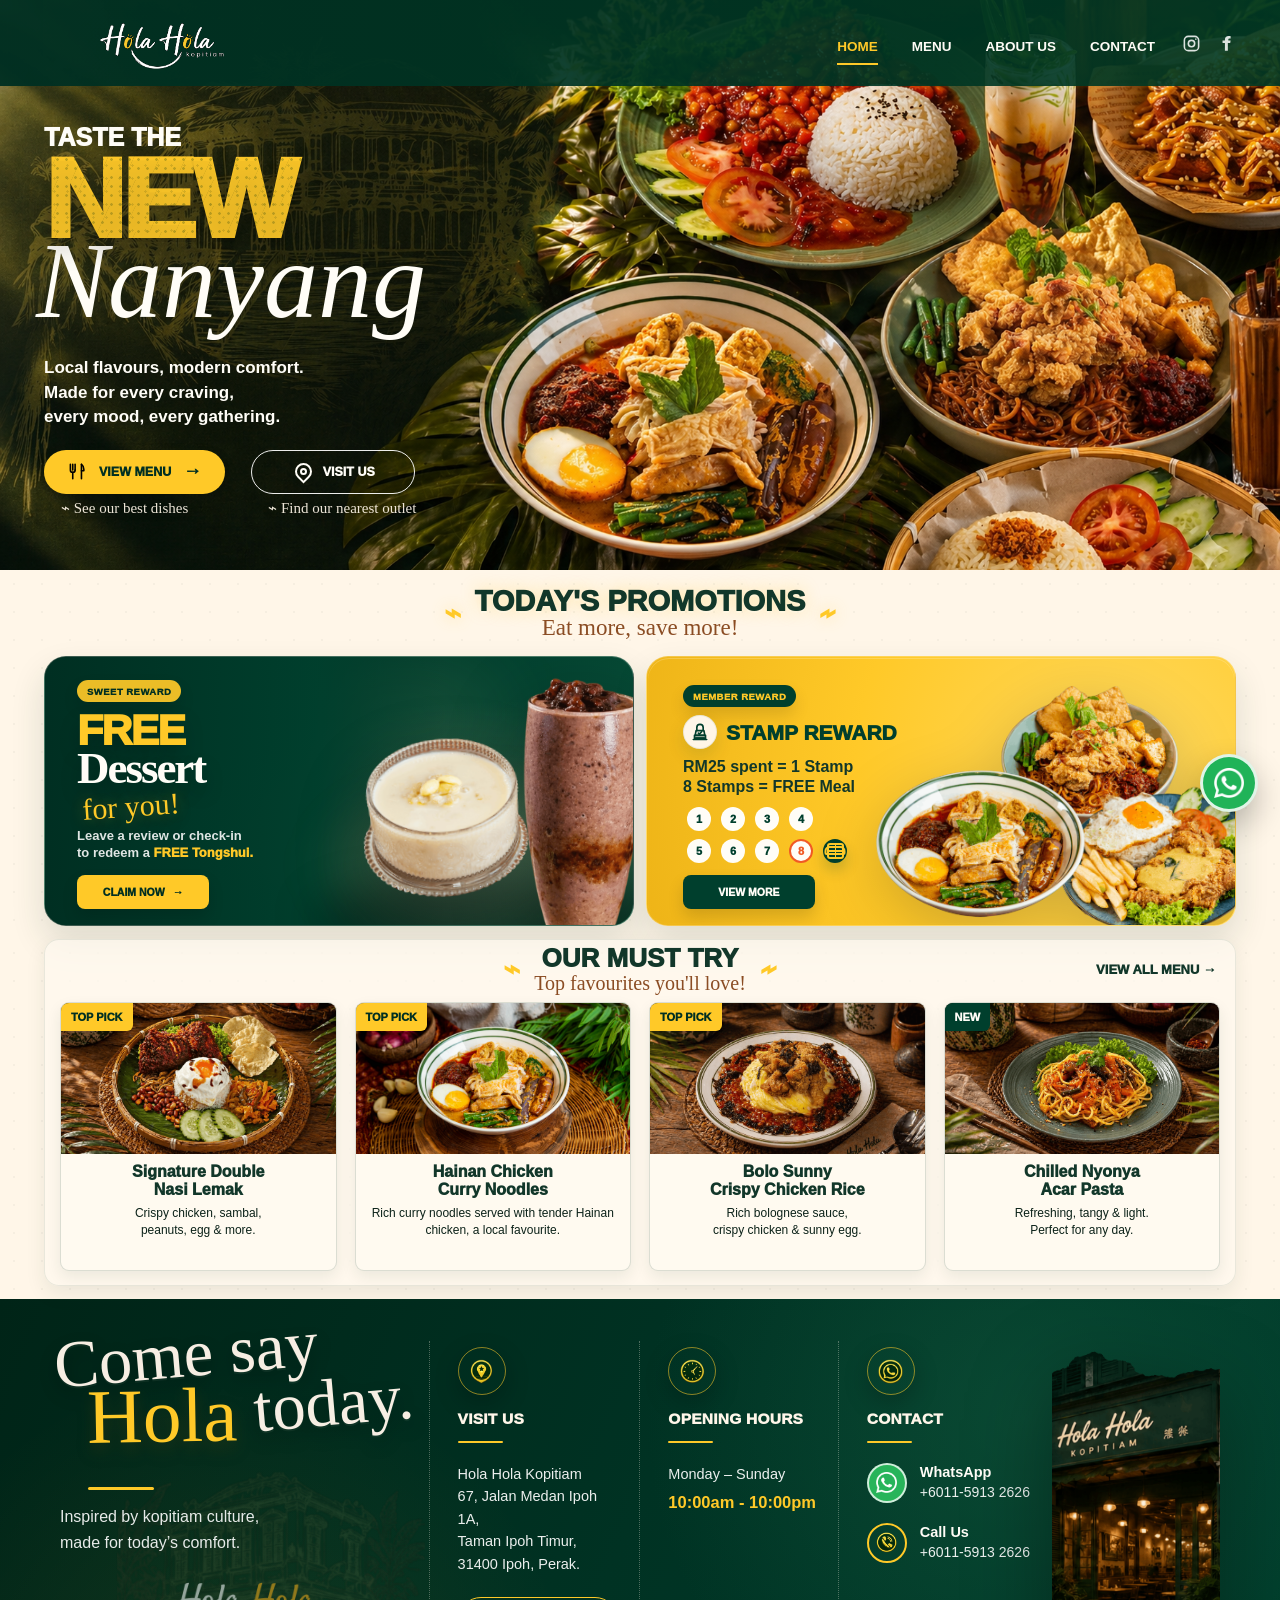
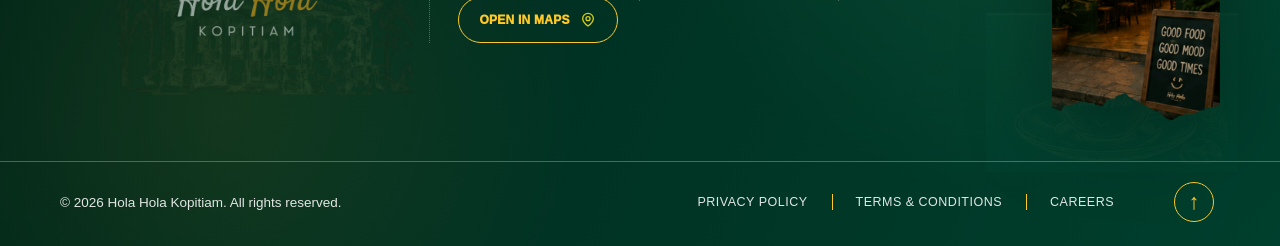
==== commit 0069f843: "Update free dessert promotion layout" ====
--- a/index.html
+++ b/index.html
@@ -86,17 +86,17 @@
           </div>
 
           <div class="promo-grid">
-            <article class="promo-card promo-combo">
-              <div class="discount-badge">20%<br /><span>OFF</span></div>
+            <article class="promo-card promo-combo promo-dessert">
               <div class="promo-text">
-                <span class="promo-tag">LIMITED TIME</span>
-                <h3>COMBO DEAL</h3>
-                <p>Main + Drink<br />Save instantly!</p>
-                <small>*T&amp;Cs apply.</small>
-                <button class="mini-btn yellow promo-modal-trigger" type="button" data-promo-poster="images/promotions/combo-deal-poster.png" data-promo-fallback="images/food/promo-combo.png" data-promo-alt="Combo Deal promotion poster">VIEW MORE</button>
-              </div>
-              <!-- Replace with real food image -->
-              <img src="images/food/promo-combo.png" alt="Combo deal food" />
+                <span class="promo-tag">SWEET REWARD</span>
+                <h3><span>FREE</span><strong>Dessert</strong><em>for you!</em></h3>
+                <p>Leave a review or check-in<br />to redeem a <strong>FREE Tongshui.</strong></p>
+                <button class="mini-btn yellow claim-btn promo-modal-trigger" type="button" data-promo-poster="images/promotions/free-dessert-poster.png" data-promo-fallback="images/promotions/free-dessert-poster.png" data-promo-alt="Free Dessert campaign poster">CLAIM NOW <span aria-hidden="true">→</span></button>
+              </div>
+              <div class="dessert-visual" aria-hidden="true">
+                <img class="dessert-main" src="images/promotions/images/red-bean-frost.png" alt="" />
+                <img class="dessert-side" src="images/promotions/images/tong-shui.png" alt="" />
+              </div>
             </article>
 
             <article class="promo-card promo-stamp">
@@ -188,7 +188,7 @@
       <div class="promo-modal-backdrop" data-modal-close></div>
       <div class="promo-modal-dialog" role="dialog" aria-modal="true" aria-label="Promotion poster">
         <button class="promo-modal-close" type="button" aria-label="Close promotion poster" data-modal-close>×</button>
-        <img id="promoModalImage" src="images/food/promo-combo.png" alt="Promotion poster" />
+        <img id="promoModalImage" src="images/promotions/free-dessert-poster.png" alt="Promotion poster" />
       </div>
     </div>
 
--- a/style.css
+++ b/style.css
@@ -674,7 +674,36 @@
 .promo-combo .promo-text {
   position: relative;
   z-index: 3;
+  max-width: 50%;
   padding-left: 8px;
+}
+
+.promo-dessert {
+  display: block;
+  background:
+    radial-gradient(ellipse at 64% 75%, rgba(255, 246, 226, 0.11), transparent 40%),
+    radial-gradient(ellipse at 79% 62%, rgba(255, 238, 182, 0.18), transparent 52%),
+    linear-gradient(90deg, rgba(0, 31, 23, 0.5), transparent 58%),
+    linear-gradient(118deg, #002f22 0%, #003b2a 48%, #0a523c 100%);
+}
+
+.promo-dessert::before {
+  content: "";
+  position: absolute;
+  left: 43%;
+  bottom: -38px;
+  z-index: 1;
+  width: 210px;
+  height: 116px;
+  border-radius: 50%;
+  background: rgba(255, 231, 174, 0.07);
+  filter: blur(34px);
+  pointer-events: none;
+}
+
+.promo-dessert .promo-text {
+  max-width: 40%;
+  padding: 23px 0 20px 32px;
 }
 
 .promo-tag {
@@ -707,12 +736,89 @@
   font-weight: 950;
 }
 
+.promo-dessert h3 {
+  display: grid;
+  gap: 0;
+  margin-bottom: 12px;
+  line-height: 0.8;
+  text-shadow: 0 10px 20px rgba(0, 0, 0, 0.23);
+}
+
+.promo-dessert h3 span {
+  display: block;
+  color: var(--yellow);
+  font-family: "Poppins", "Arial Black", sans-serif;
+  font-size: 43px;
+  font-weight: 950;
+  letter-spacing: -0.045em;
+}
+
+.promo-dessert h3 strong {
+  display: block;
+  color: var(--white);
+  font-family: Georgia, "Times New Roman", serif;
+  font-size: 45px;
+  font-weight: 700;
+  letter-spacing: -0.045em;
+  transform: translateY(2px);
+}
+
+.promo-dessert h3 em {
+  display: block;
+  margin-top: 7px;
+  margin-left: 5px;
+  color: var(--yellow);
+  font-family: "Brush Script MT", "Segoe Script", cursive;
+  font-size: 30px;
+  font-style: normal;
+  font-weight: 500;
+  letter-spacing: 0;
+  transform: rotate(-4deg);
+  text-shadow: 0 0 14px rgba(255, 201, 40, 0.28), 0 8px 18px rgba(0, 0, 0, 0.24);
+}
+
 .promo-combo p,
 .promo-stamp p {
   margin: 0;
   font-size: 16px;
   font-weight: 800;
   line-height: 1.25;
+}
+
+.promo-dessert p {
+  max-width: 230px;
+  margin: 0 0 13px;
+  color: rgba(255, 255, 255, 0.88);
+  font-size: 13px;
+  font-weight: 700;
+  line-height: 1.34;
+}
+
+.promo-dessert p strong {
+  color: var(--yellow);
+  font-weight: 950;
+}
+
+.claim-btn {
+  min-width: 130px;
+  height: 32px;
+  gap: 8px;
+  border-radius: 999px;
+  font-size: 11px;
+  box-shadow: 0 10px 18px rgba(255, 201, 40, 0.18), 0 7px 14px rgba(0, 0, 0, 0.18);
+}
+
+.claim-btn span {
+  display: inline-block;
+  transition: transform 0.18s ease;
+}
+
+.claim-btn:hover span {
+  transform: translateX(3px);
+}
+
+.claim-btn:hover {
+  box-shadow: 0 14px 24px rgba(255, 201, 40, 0.25), 0 10px 18px rgba(0, 0, 0, 0.2);
 }
 
 .promo-combo small {
@@ -768,19 +874,87 @@
 
 .promo-combo > img {
   position: absolute;
-  right: -10px;
-  bottom: -8px;
+  right: -30px;
+  bottom: -12px;
   z-index: 0;
-  width: 330px;
+  width: 380px;
   height: auto;
   object-fit: contain;
   object-position: right bottom;
-  filter: drop-shadow(0 16px 22px rgba(0, 0, 0, 0.28));
+  filter: drop-shadow(0 18px 30px rgba(0, 0, 0, 0.18));
   transition: transform 0.32s ease, opacity 0.18s ease;
+  transform: translateY(6px);
+}
+
+.dessert-visual {
+  position: absolute;
+  right: -140px;
+  bottom: -106px;
+  z-index: 2;
+  width: 512px;
+  height: 400px;
+  pointer-events: none;
+}
+
+.dessert-visual::before {
+  content: "";
+  position: absolute;
+  right: 128px;
+  bottom: 78px;
+  width: 330px;
+  height: 174px;
+  border-radius: 50%;
+  background:
+    radial-gradient(ellipse, rgba(255, 236, 188, 0.2), rgba(255, 211, 122, 0.08) 58%, transparent 78%);
+  filter: blur(22px);
+}
+
+.dessert-visual::after {
+  content: "";
+  position: absolute;
+  right: 90px;
+  bottom: 72px;
+  width: 370px;
+  height: 82px;
+  border-radius: 50%;
+  background: rgba(0, 0, 0, 0.32);
+  filter: blur(20px);
+}
+
+.dessert-visual img {
+  position: absolute;
+  object-fit: contain;
+  filter: drop-shadow(0 28px 38px rgba(0, 0, 0, 0.38));
+  transition: transform 0.28s ease;
+}
+
+.dessert-main {
+  right: -12px;
+  bottom: -26px;
+  z-index: 3;
+  width: 402px;
+}
+
+.dessert-side {
+  right: 182px;
+  bottom: 16px;
+  z-index: 4;
+  width: 282px;
+  transform: rotate(-4deg);
+  opacity: 0.98;
+  filter: drop-shadow(0 32px 42px rgba(0, 0, 0, 0.5));
 }
 
 .promo-card:hover > img {
-  transform: translateY(-2px);
+  transform: translateY(4px);
+}
+
+.promo-card:hover .dessert-main {
+  transform: translateY(4px);
+}
+
+.promo-card:hover .dessert-side {
+  transform: rotate(-4deg) translateY(4px);
 }
 
 .promo-stamp {
@@ -799,7 +973,7 @@
 .promo-stamp .promo-text {
   position: relative;
   z-index: 3;
-  max-width: 52%;
+  max-width: 50%;
   padding: 28px 0 24px 36px;
 }
 
@@ -900,14 +1074,15 @@
 
 .promo-stamp > img {
   position: absolute;
-  right: -20px;
-  bottom: -8px;
-  width: 360px;
+  right: -40px;
+  bottom: -12px;
+  width: 400px;
   height: auto;
   object-fit: contain;
   object-position: right bottom;
-  filter: drop-shadow(0 16px 22px rgba(0, 0, 0, 0.16));
+  filter: drop-shadow(0 18px 30px rgba(0, 0, 0, 0.18));
   transition: transform 0.32s ease;
+  transform: translateY(6px);
 }
 
 .must-try {
@@ -2976,6 +3151,11 @@
     padding: 0;
   }
 
+  .promo-dessert .promo-text {
+    max-width: 56%;
+    padding: 0;
+  }
+
   .promo-tag {
     height: 24px;
     margin-bottom: 13px;
@@ -2989,10 +3169,29 @@
     font-size: 27px;
   }
 
+  .promo-dessert h3 {
+    margin-bottom: 11px;
+  }
+
+  .promo-dessert h3 span,
+  .promo-dessert h3 strong {
+    font-size: 43px;
+  }
+
+  .promo-dessert h3 em {
+    font-size: 31px;
+  }
+
   .promo-combo p,
   .promo-stamp p {
     font-size: 18px;
     line-height: 1.25;
+  }
+
+  .promo-dessert p {
+    max-width: 220px;
+    margin-bottom: 14px;
+    font-size: 14px;
   }
 
   .promo-combo small {
@@ -3021,6 +3220,23 @@
   .promo-combo > img {
     right: -45px;
     bottom: -20px;
+  }
+
+  .dessert-visual {
+    right: -142px;
+    bottom: -106px;
+    width: 458px;
+    height: 360px;
+  }
+
+  .dessert-main {
+    width: 360px;
+  }
+
+  .dessert-side {
+    right: 180px;
+    bottom: 22px;
+    width: 248px;
   }
 
   .promo-stamp > img {
